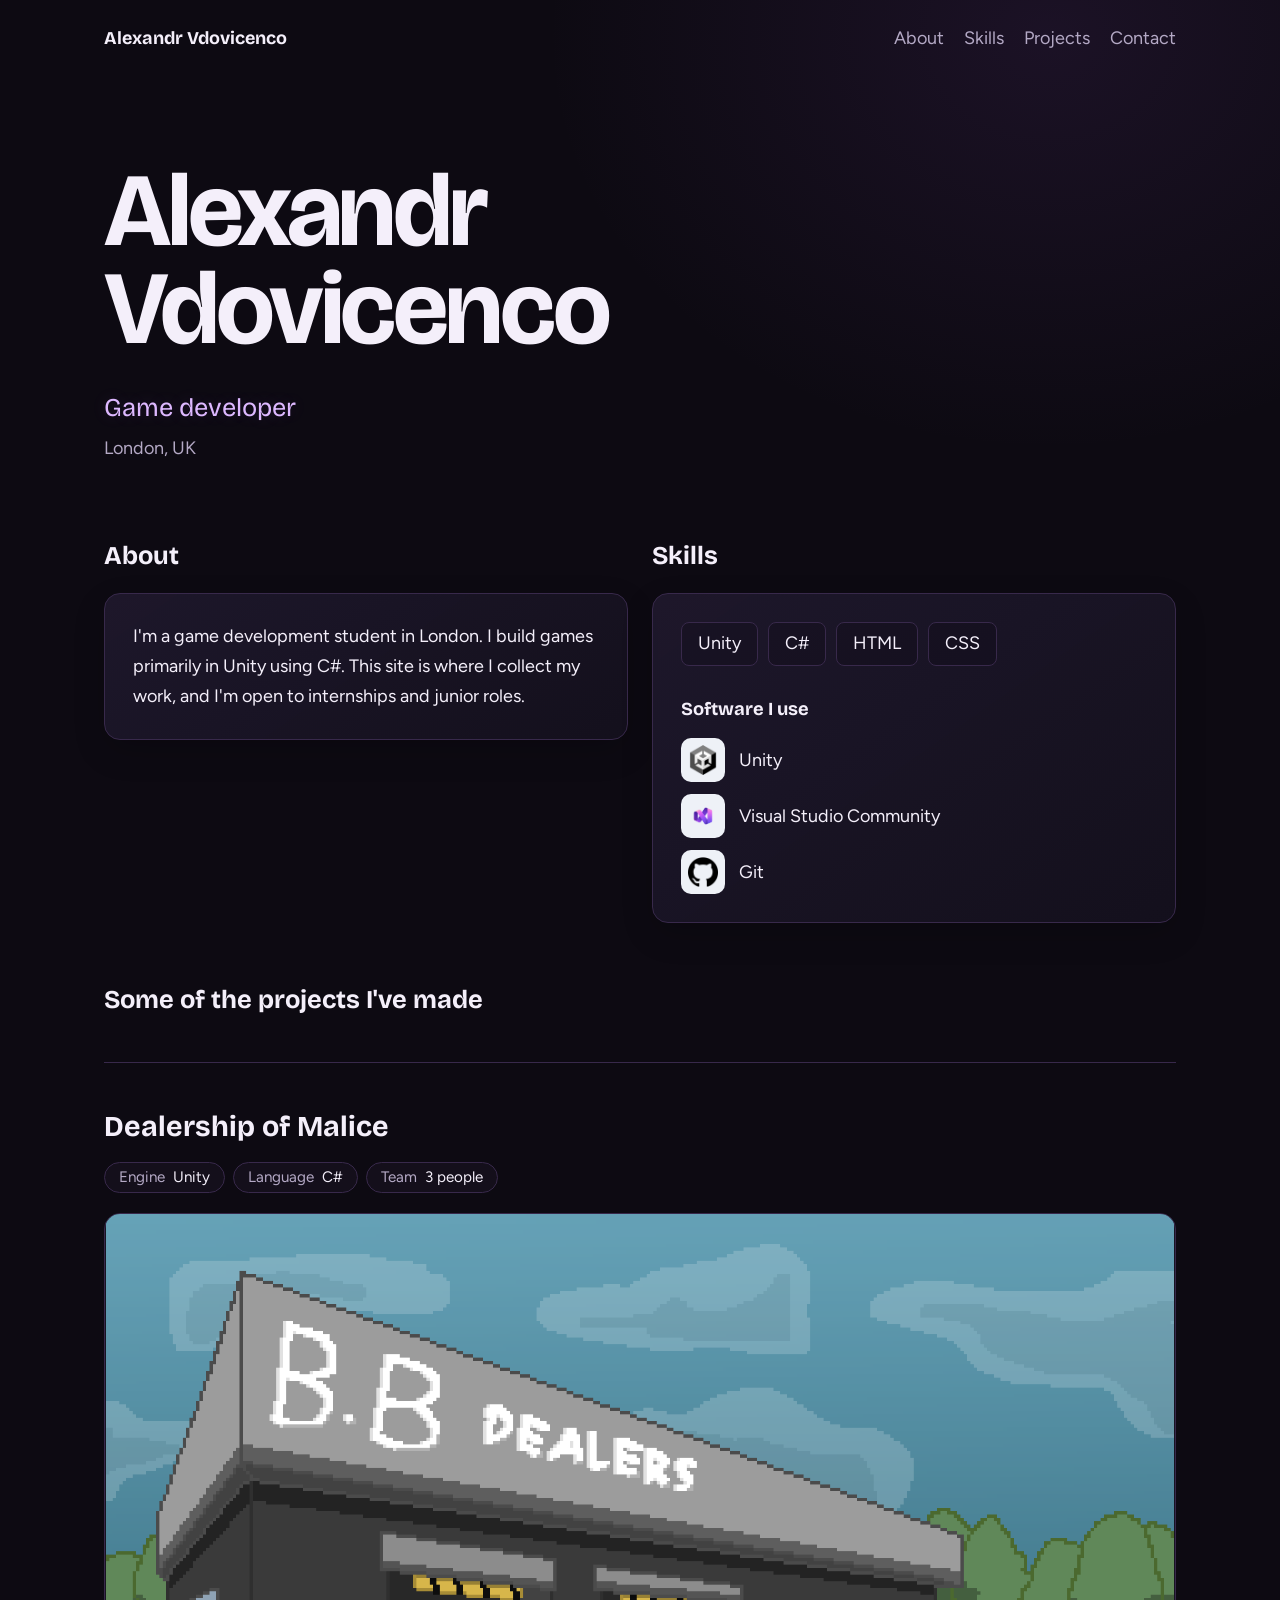
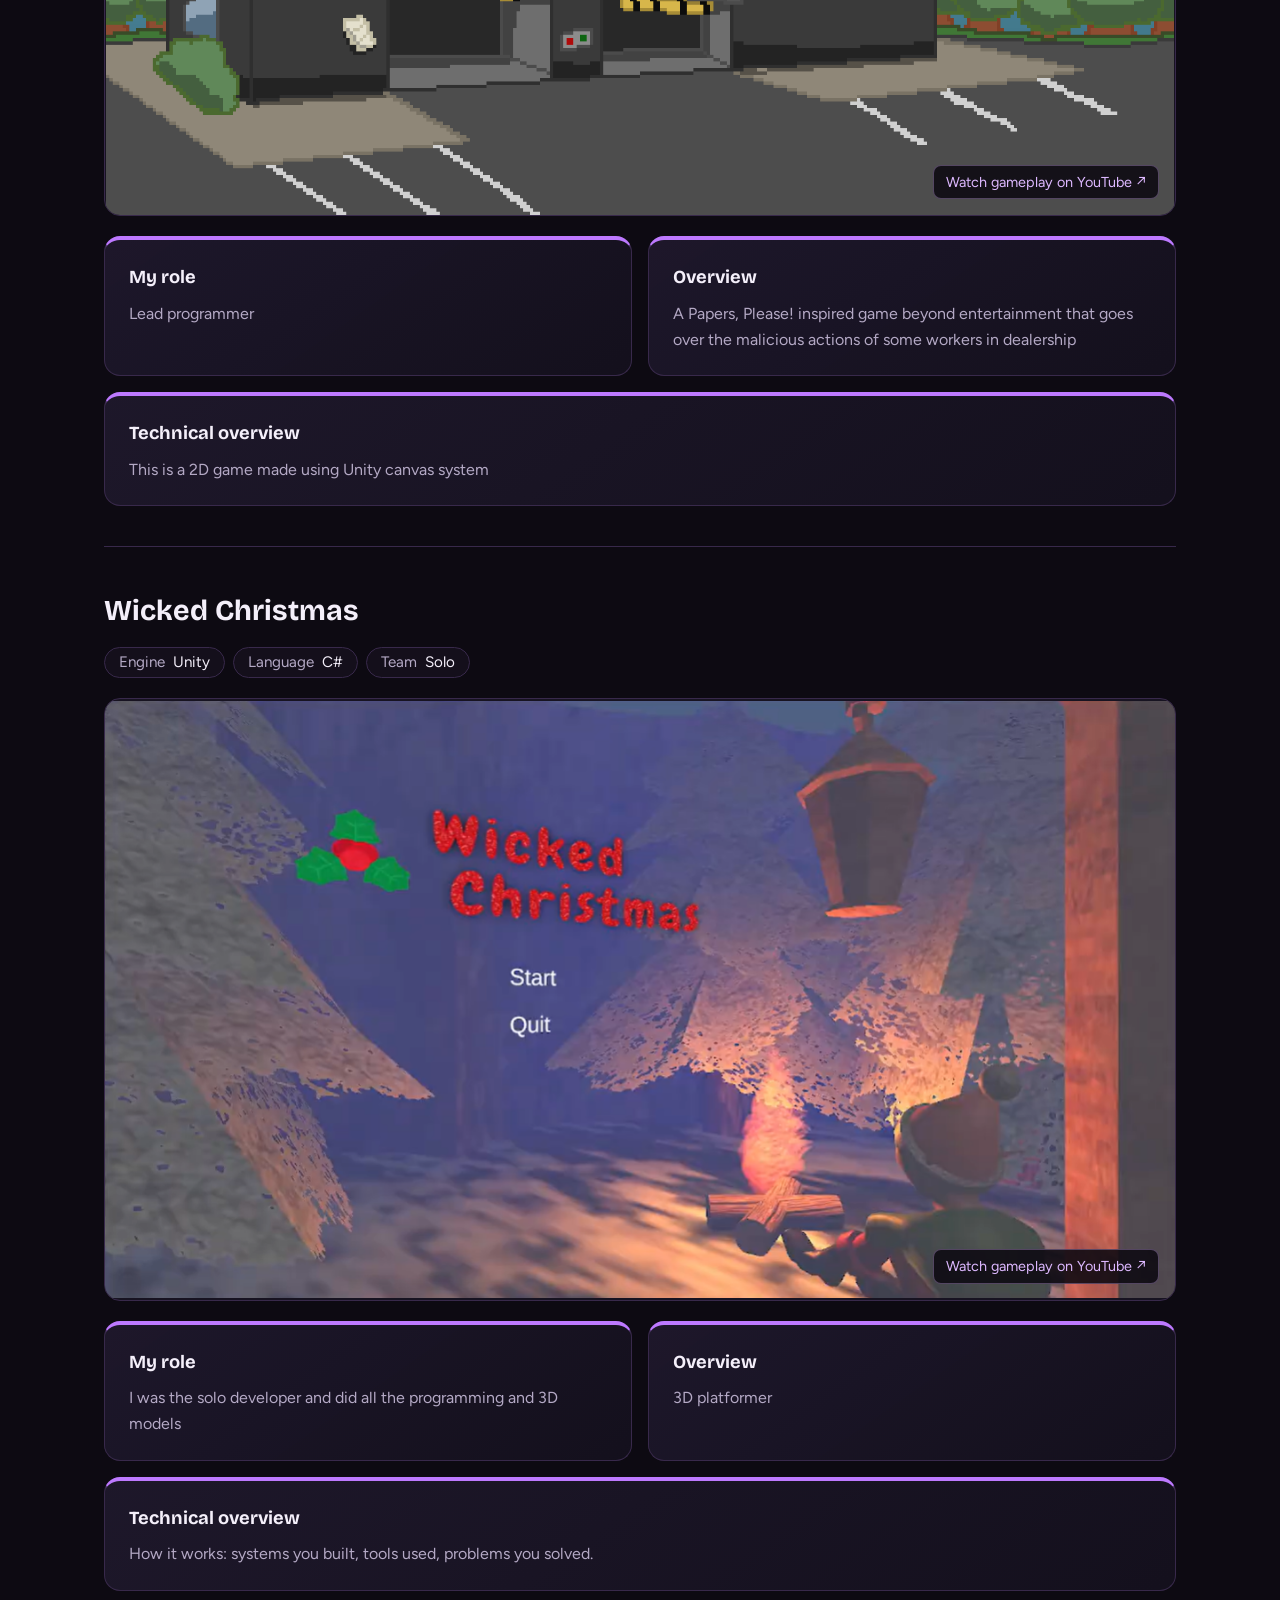
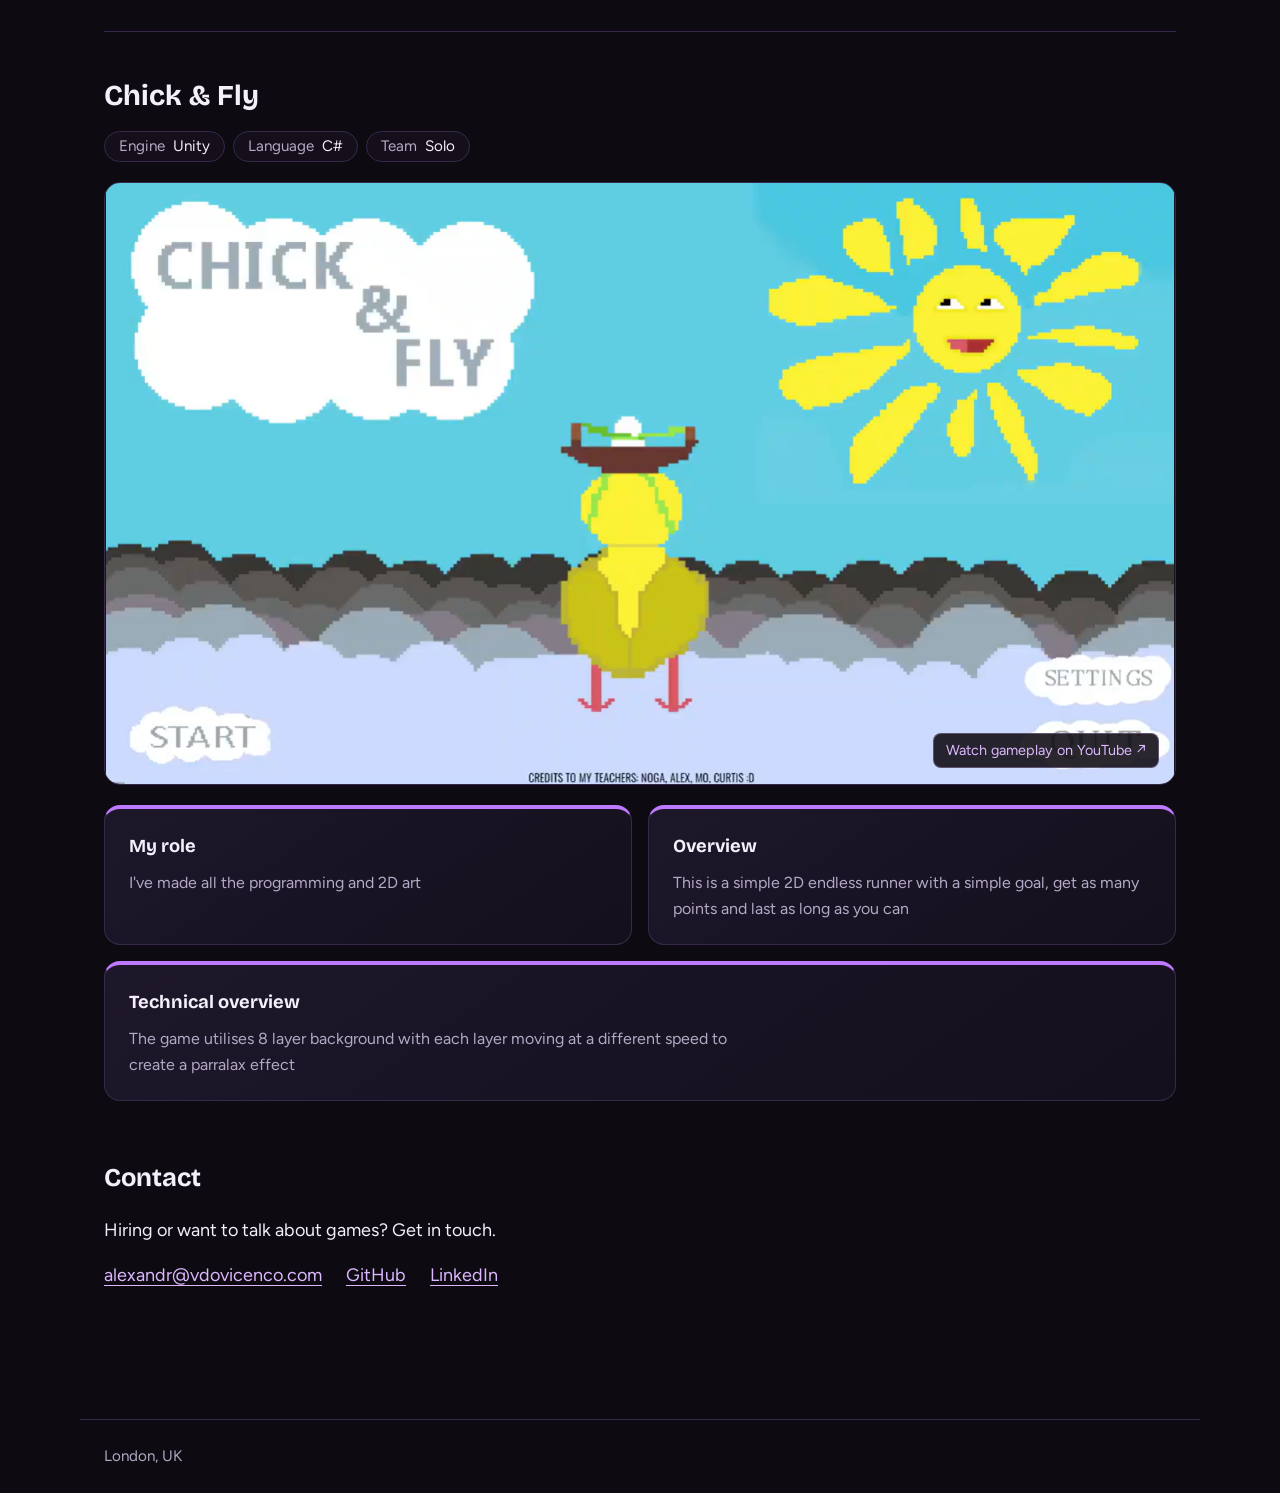
==== index.html @ 70f3c370 "cleanup" ====
<!DOCTYPE html>
<html lang="en">
<head>
  <script type="module"
  src="https://www.ascii-magic.com/ascii/ascii.js"></script>
  <meta charset="utf-8">
  <meta name="viewport" content="width=device-width, initial-scale=1">
  <title>Alexandr Vdovicenco | Game Developer</title>
  <meta name="description" content="Portfolio of Alexandr Vdovicenco, a London-based game developer specialising in Unity and C#. View my latest indie game projects and programming work.">


  <!-- Favicon: favicon.png must sit next to this file -->
  <link rel="icon" href="favicon.png">

  <!-- Fonts -->
  <link rel="preconnect" href="https://fonts.googleapis.com">
  <link rel="preconnect" href="https://fonts.gstatic.com" crossorigin>
  <link href="https://fonts.googleapis.com/css2?family=Bricolage+Grotesque:wght@500;700&family=Figtree:wght@400;600&display=swap" rel="stylesheet">

  <!-- Styling -->
  <link rel="stylesheet" href="style.css">
</head>
<body>

  <header class="top">
    <a class="logo" href="#top">Alexandr Vdovicenco</a>
    <nav>
      <a href="#about">About</a>
      <a href="#skills">Skills</a>
      <a href="#projects">Projects</a>
      <a href="#contact">Contact</a>
    </nav>
  </header>

  <main id="top">

    <!-- Hero -->
    <section class="hero">
      <h1>Alexandr<br>Vdovicenco</h1>
      <p class="role">Game developer</p>
      <p class="place">London, UK</p>
    </section>

    <!-- About and Skills sit side by side on wide screens -->
    <div class="duo">

      <!-- About -->
      <section id="about">
        <h2>About</h2>
        <div class="card">
          <p>
            I'm a game development student in London. I build games primarily in Unity
            using C#. This site is where I collect my work,
            and I'm open to internships and junior roles.
          </p>
        </div>
      </section>

      <!-- Skills: to add one, copy a whole <li> line -->
      <section id="skills">
        <h2>Skills</h2>
        <div class="card">
          <ul class="skills">
            <li>Unity</li>
            <li>C#</li>
            <li>HTML</li>
            <li>CSS</li>
          </ul>

          <!-- Software: logo files must sit next to this file. To add one, copy a whole <li> line. -->
          <h3>Software I use</h3>
          <ul class="software">
            <li><span class="logo-tile"><img src="UnityLogo.png" alt=""></span> Unity</li>
            <li><span class="logo-tile"><img src="VisualStudioCommunityLogo.png" alt=""></span> Visual Studio Community</li>
            <li><span class="logo-tile"><img src="GitHubLogo.png" alt=""></span> Git</li>
          </ul>
        </div>
      </section>

    </div>

    <!-- Projects: each <article> is one project. Copy a whole article to add another. -->
    <section id="projects">
      <h2>Some of the projects I've made</h2>

      <!-- Project 1 -->
      <article class="project">
        <h3>Dealership of Malice</h3>

        <!-- Tags: change the words, or copy an <li> line to add more (for example Engine raylib, Language C++) -->
        <ul class="meta">
          <li><span>Engine</span> Unity</li>
          <li><span>Language</span> C#</li>
          <li><span>Team</span> 3 people</li>
        </ul>

        <!-- Thumbnail image: keep the image file next to index.html.
             Replace the YouTube video ID below with the ID from your own video URL. -->
        <div class="video">
          <a class="video-link" href="https://www.youtube.com"
             target="_blank" rel="noopener noreferrer"
             aria-label="Watch Dealership of Malice gameplay on YouTube">
            <img src="DmaliceBG.png" alt="Gameplay screenshot from Dealership of Malice">
            <span class="video-link-label">Watch gameplay on YouTube ↗</span>
          </a>
        </div>

        <div class="info">
          <div class="box">
            <h4>My role</h4>
            <p>Lead programmer</p>
          </div>
          <div class="box">
            <h4>Overview</h4>
            <p>A Papers, Please! inspired game beyond entertainment that goes over the malicious actions of some workers in dealership </p>
          </div>
          <div class="box box--technical"> 
            <h4>Technical overview</h4>
            <p>This is a 2D game made using Unity canvas system</p>
          </div>
        </div>
      </article>

      <!-- Project 2 -->
      <article class="project">
        <h3>Wicked Christmas</h3>
        <ul class="meta">
          <li><span>Engine</span> Unity</li>
          <li><span>Language</span> C#</li>
          <li><span>Team</span> Solo</li>
        </ul>
        <div class="video">
          <a class="video-link" href="https://www.youtube.com"
             target="_blank" rel="noopener noreferrer"
             aria-label="Watch Wicked Christmas gameplay on YouTube">
            <img src="WickedChristmasBG.png" alt="Gameplay screenshot from Wicked Christmas">
            <span class="video-link-label">Watch gameplay on YouTube ↗</span>
          </a>
        </div>
        <div class="info">
          <div class="box">
            <h4>My role</h4>
            <p>I was the solo developer and did all the programming and 3D models</p>
          </div>
          <div class="box">
            <h4>Overview</h4>
            <p>3D platformer </p>
          </div>
          <div class="box box--technical">
            <h4>Technical overview</h4>
            <p>How it works: systems you built, tools used, problems you solved.</p>
          </div>
        </div>
      </article>

      <!-- Project 3 -->
      <article class="project">
        <h3>Chick & Fly</h3>
        <ul class="meta">
          <li><span>Engine</span> Unity</li>
          <li><span>Language</span> C#</li>
          <li><span>Team</span> Solo</li>
        </ul>
        <div class="video">
          <a class="video-link" href="https://www.youtube.com"
             target="_blank" rel="noopener noreferrer"
             aria-label="Watch Chick &amp; Fly gameplay on YouTube">
            <img src="ChickFlyBG.png" alt="Gameplay screenshot from Chick &amp; Fly">
            <span class="video-link-label">Watch gameplay on YouTube ↗</span>
          </a>
        </div>
        <div class="info">
          <div class="box">
            <h4>My role</h4>
            <p>I've made all the programming and 2D art</p>
          </div>
          <div class="box">
            <h4>Overview</h4>
            <p>This is a simple 2D endless runner with a simple goal, get as many points and last as long as you can</p>
          </div>
          <div class="box box--technical">
            <h4>Technical overview</h4>
            <p>The game utilises 8 layer background with each layer moving at a different speed to create a parralax effect</p>
          </div>
        </div>
      </article>

    </section>

    <!-- Contact -->
    <section id="contact">
      <h2>Contact</h2>
      <p>Hiring or want to talk about games? Get in touch.</p>
      <ul class="links">
        <li><a href="mailto:alexandr@vdovicenco.com">alexandr@vdovicenco.com</a></li>
        <li><a href="https://github.com/ArmedAlexandr">GitHub</a></li>
        <li><a href="https://www.linkedin.com/in/alexandr-vdovicenco-900b4638b/">LinkedIn</a></li>
      </ul>
    </section>
      <section class="ascii-footer-art">
      <ascii-art
          piece="lunar-base"
          look="ascii"
          aria-label="Animated ASCII lunar base">
      </ascii-art>
    </section>
  </main>

  <footer>
    <p>London, UK</p>
  </footer>

</body>
</html>
---- style.css ----
:root {
  --bg: #0d0a12;
  --surface: #171321;
  --line: #38294b;
  --text: #f4effa;
  --muted: #b4a9c5;
  --accent: #bd79ff;
  --accent-bright: #ddb8ff;
  --accent-glow: rgba(189, 121, 255, 0.32);

  --logo-bg: #eef1f7;

  --page: 1120px;

  --font-heading: "Bricolage Grotesque", system-ui, sans-serif;
  --font-body: "Figtree", system-ui, sans-serif;
}

/* Basics */
* { box-sizing: border-box; }

html { scroll-behavior: smooth; }

body {
  margin: 0;
  background:
    radial-gradient(ellipse at 82% 4%, rgba(132, 73, 180, 0.12), transparent 34%),
    var(--bg);
  background-attachment: fixed;
  color: var(--text);
  font-family: var(--font-body);
  font-size: 1.125rem;
  line-height: 1.65;
}

a {
  color: var(--accent-bright);
  text-decoration-thickness: 1px;
  text-underline-offset: 4px;
  transition: color 180ms ease, text-shadow 180ms ease, background-color 180ms ease;
}

a:hover {
  color: var(--accent-bright);
  text-shadow: 0 0 9px var(--accent-glow), 0 0 18px rgba(189, 121, 255, 0.18);
}

a:focus-visible {
  outline: 3px solid var(--accent-bright);
  outline-offset: 3px;
  border-radius: 4px;
}

/* Top bar */
.top {
  display: flex;
  flex-wrap: wrap;
  justify-content: space-between;
  align-items: center;
  gap: 12px 24px;
  max-width: var(--page);
  margin: 0 auto;
  padding: 24px 24px 0;
}

.logo {
  font-family: var(--font-heading);
  font-weight: 700;
  color: var(--text);
  text-decoration: none;
}

.top nav { display: flex; flex-wrap: wrap; gap: 12px 20px; }

.top nav a {
  position: relative;
  color: var(--muted);
  text-decoration: none;
  transition: color 180ms ease, text-shadow 180ms ease;
}

.top nav a::after {
  content: "";
  position: absolute;
  left: 0;
  right: 0;
  bottom: -5px;
  height: 2px;
  background: var(--accent);
  box-shadow: 0 0 8px var(--accent-glow);
  transform: scaleX(0);
  transform-origin: left;
  transition: transform 180ms ease;
}

.top nav a:hover { color: var(--accent-bright); }
.top nav a:hover::after { transform: scaleX(1); }

/* Page layout */
main {
  max-width: var(--page);
  margin: 0 auto;
  padding: 0 24px;
}

section { padding: 56px 0 0; }

p { max-width: 60ch; margin: 0 0 1rem; }

h2 {
  font-family: var(--font-heading);
  font-size: 1.6rem;
  margin: 0 0 16px;
}

/* Boxes with rounded corners */
.card {
  background: linear-gradient(145deg, rgba(30, 24, 43, 0.96), rgba(20, 16, 29, 0.98));
  border: 1px solid var(--line);
  border-radius: 16px;
  padding: 28px;
  box-shadow: 0 12px 32px rgba(0, 0, 0, 0.16);
  transition: border-color 180ms ease, box-shadow 180ms ease, transform 180ms ease;
}

.card:hover {
  border-color: rgba(189, 121, 255, 0.58);
  box-shadow: 0 14px 36px rgba(0, 0, 0, 0.22), 0 0 20px rgba(139, 76, 190, 0.09);
  transform: translateY(-2px);
}

.card p:last-child { margin-bottom: 0; }

.card h3 {
  font-family: var(--font-heading);
  font-size: 1.15rem;
  margin: 28px 0 14px;
}

/* About and Skills: two columns on wide screens, stacked on phones */
.duo {
  display: grid;
  grid-template-columns: 1fr;
  column-gap: 24px;
}

@media (min-width: 860px) {
  .duo { grid-template-columns: 1fr 1fr; }
}

/* Hero */
.hero { padding-top: 12vh; }

.hero h1 {
  font-family: var(--font-heading);
  font-weight: 700;
  font-size: clamp(3rem, 11vw, 6.5rem);
  line-height: 0.95;
  letter-spacing: -0.03em;
  margin: 0 0 28px;
}

.role {
  font-family: var(--font-heading);
  font-size: 1.6rem;
  color: var(--accent-bright);
  margin-bottom: 4px;
  text-shadow: 0 0 16px rgba(189, 121, 255, 0.16);
}

.place { color: var(--muted); }

/* Skills */
.skills {
  list-style: none;
  padding: 0;
  margin: 0;
  display: flex;
  flex-wrap: wrap;
  gap: 10px;
}

.skills li {
  border: 1px solid var(--line);
  border-radius: 8px;
  padding: 6px 16px;
  background: rgba(13, 10, 18, 0.28);
  transition: color 180ms ease, border-color 180ms ease, background-color 180ms ease, box-shadow 180ms ease;
}

.skills li:hover {
  color: var(--accent-bright);
  border-color: var(--accent);
  background: rgba(189, 121, 255, 0.09);
  box-shadow: 0 0 13px rgba(189, 121, 255, 0.12);
}

/* Software with logos */
.software {
  list-style: none;
  padding: 0;
  margin: 0;
  display: flex;
  flex-direction: column;
  gap: 12px;
}

.software li {
  display: flex;
  align-items: center;
  gap: 14px;
}

.logo-tile {
  display: flex;
  align-items: center;
  justify-content: center;
  width: 44px;
  height: 44px;
  padding: 7px;
  background: var(--logo-bg);
  border-radius: 10px;
  flex-shrink: 0;
}

.logo-tile img {
  max-width: 100%;
  max-height: 100%;
  object-fit: contain;
}

/* Projects */
.project {
  margin-top: 40px;
  padding-top: 40px;
  border-top: 1px solid var(--line);
}

.project h3 {
  font-family: var(--font-heading);
  font-size: 1.8rem;
  margin: 0 0 12px;
}

/* Tags such as Engine: Unity */
.meta {
  list-style: none;
  padding: 0;
  margin: 0 0 20px;
  display: flex;
  flex-wrap: wrap;
  gap: 8px;
}

.meta li {
  border: 1px solid var(--line);
  border-radius: 999px;
  padding: 2px 14px;
  font-size: 0.95rem;
  background: rgba(23, 19, 33, 0.65);
  transition: color 180ms ease, border-color 180ms ease, box-shadow 180ms ease;
}

.meta li:hover {
  color: var(--accent-bright);
  border-color: var(--accent);
  box-shadow: 0 0 12px rgba(189, 121, 255, 0.10);
}

.meta span { color: var(--muted); margin-right: 4px; }

/* Video: keeps a 16:9 shape on every screen size */
.video {
  aspect-ratio: 16 / 9;
  background: var(--surface);
  border: 1px solid var(--line);
  border-radius: 16px;
  overflow: hidden;
  margin-bottom: 20px;
  transition: border-color 180ms ease, box-shadow 180ms ease;
}

/* The link and image fill the 16:9 video area. "contain" shows the whole image. */
.video-link {
  position: relative;
  display: block;
  width: 100%;
  height: 100%;
}

.video-link img {
  display: block;
  width: 100%;
  height: 100%;
  object-fit: contain;
  transition: transform 280ms ease, filter 280ms ease;
}

.video-link:hover img {
  transform: scale(1.015);
  filter: brightness(0.84);
}

.video:focus-within {
  border-color: rgba(189, 121, 255, 0.65);
  box-shadow: 0 0 22px rgba(189, 121, 255, 0.12);
}

.video-link-label {
  position: absolute;
  right: 16px;
  bottom: 16px;
  padding: 7px 12px;
  border-radius: 8px;
  background: rgba(13, 10, 18, 0.88);
  border: 1px solid rgba(221, 184, 255, 0.32);
  color: var(--accent-bright);
  font-size: 0.9rem;
  line-height: 1.3;
  transition: color 180ms ease, background-color 180ms ease, border-color 180ms ease, box-shadow 180ms ease;
}

.video-link:hover .video-link-label {
  background: var(--accent);
  border-color: var(--accent-bright);
  color: #160d20;
  box-shadow: 0 0 16px var(--accent-glow);
}

.video-empty {
  height: 100%;
  display: flex;
  align-items: center;
  justify-content: center;
  color: var(--muted);
}

/* Project info: role and overview sit side by side; technical overview spans below */
.info {
  display: grid;
  grid-template-columns: 1fr;
  gap: 16px;
}

@media (min-width: 860px) {
  .info { grid-template-columns: 1fr 1fr; }
}

.box--technical {
  grid-column: 1 / -1;
}

.box {
  background: linear-gradient(145deg, rgba(30, 24, 43, 0.96), rgba(20, 16, 29, 0.98));
  border: 1px solid var(--line);
  border-top: 4px solid var(--accent);
  border-radius: 16px;
  padding: 22px 24px;
  transition: border-color 180ms ease, box-shadow 180ms ease, transform 180ms ease;
}

.box:hover {
  border-color: rgba(189, 121, 255, 0.58);
  border-top-color: var(--accent-bright);
  box-shadow: 0 10px 26px rgba(0, 0, 0, 0.18), 0 0 18px rgba(139, 76, 190, 0.08);
  transform: translateY(-2px);
}

.box h4 {
  font-family: var(--font-heading);
  font-size: 1.15rem;
  margin: 0 0 8px;
}

.box p {
  color: var(--muted);
  font-size: 1rem;
  margin: 0;
}

/* Contact */
.links {
  list-style: none;
  padding: 0;
  margin: 0;
  display: flex;
  flex-wrap: wrap;
  gap: 8px 24px;
}

/* Footer */
footer {
  max-width: var(--page);
  margin: 72px auto 0;
  padding: 24px;
  border-top: 1px solid var(--line);
  color: var(--muted);
  font-size: 0.95rem;
}

footer p { margin: 0; }

/* Less motion for people who prefer it */
@media (prefers-reduced-motion: reduce) {
  html { scroll-behavior: auto; }

  *, *::before, *::after {
    transition-duration: 0.01ms !important;
    animation-duration: 0.01ms !important;
    animation-iteration-count: 1 !important;
  }
    /* Animated ASCII footer */
  .ascii-footer-art {
      display: flex;
      justify-content: center;
      width: 100%;
      padding: 40px 0 20px;
      overflow: hidden;
  }
  
  .ascii-footer-art ascii-art {
      display: block;
      width: 100%;
      max-width: 100%;
  
      /* Automatically scale to available screen width */
      --ascii-size: clamp(1px, calc(1.6611vw - 0.8px), 17.8px) !important;
  }
}
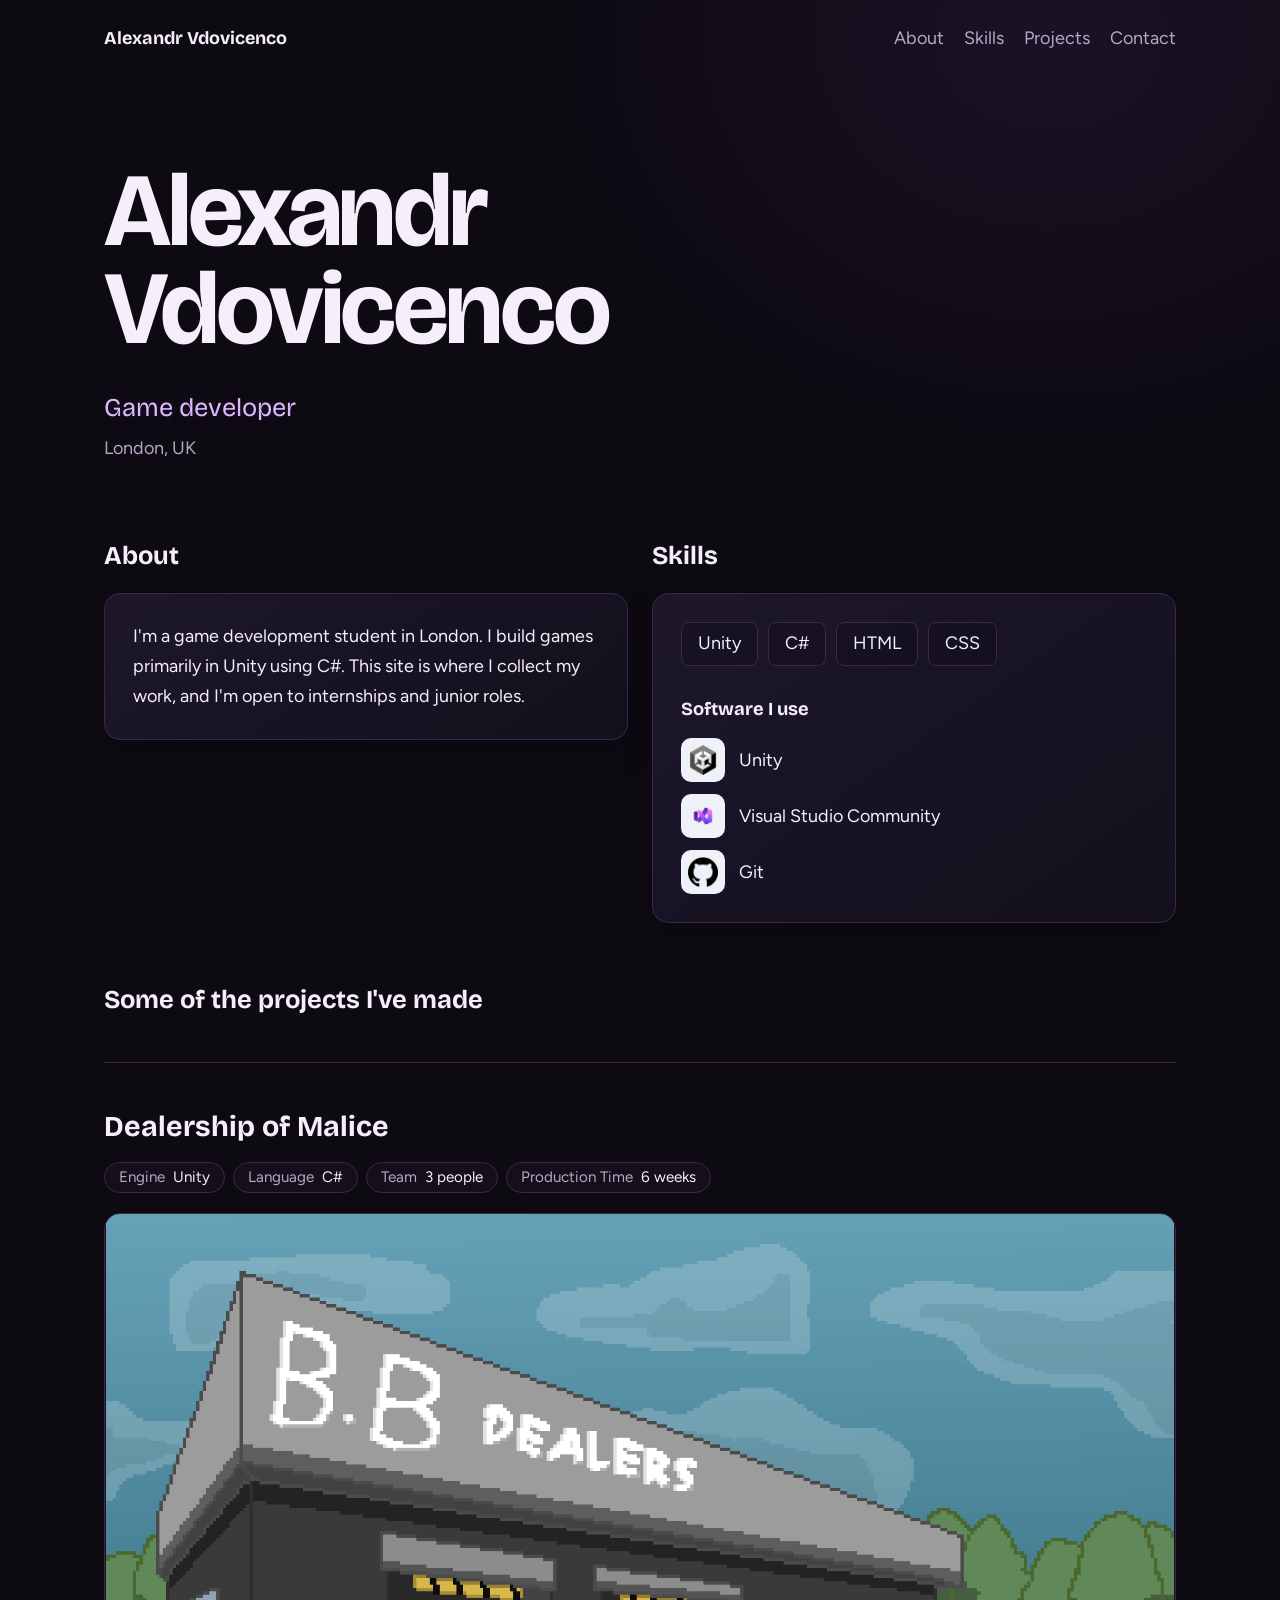
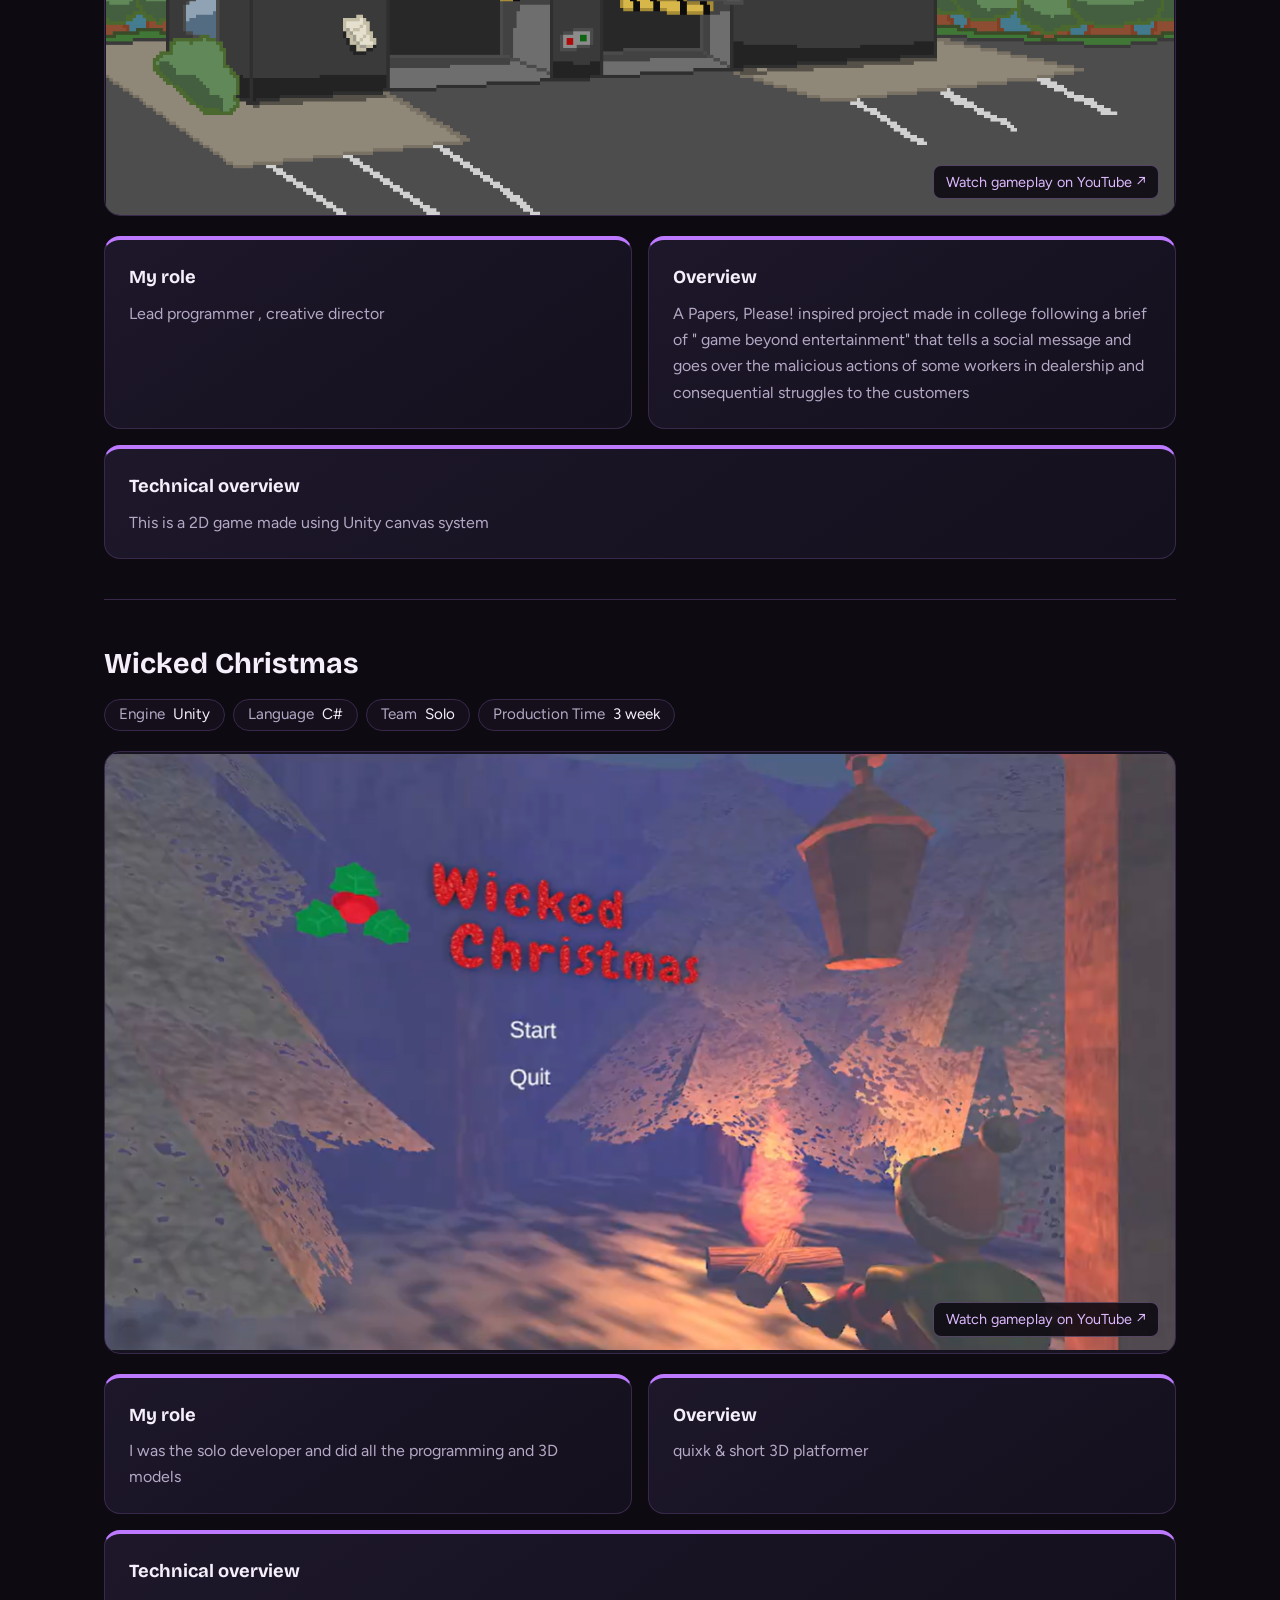
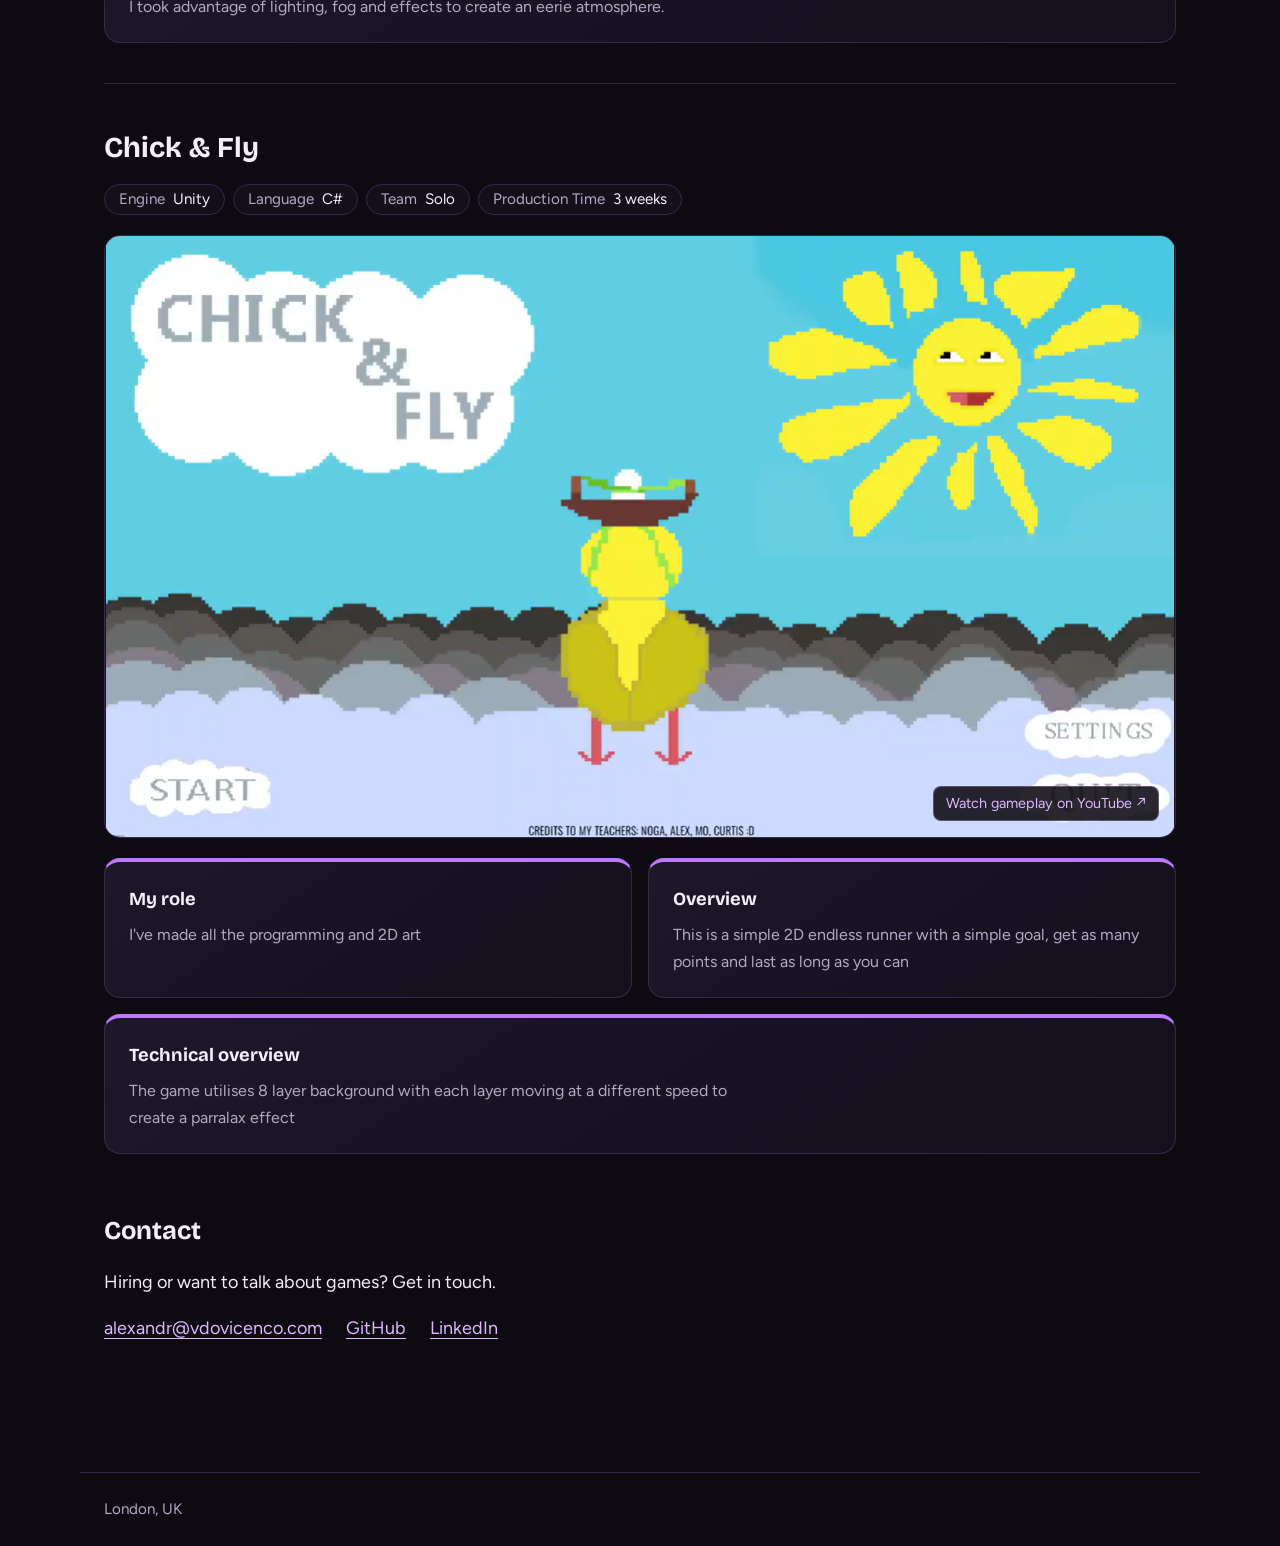
==== commit f195a462: "Added more info on the projects" ====
--- a/index.html
+++ b/index.html
@@ -92,6 +92,7 @@
           <li><span>Engine</span> Unity</li>
           <li><span>Language</span> C#</li>
           <li><span>Team</span> 3 people</li>
+          <li><span>Production Time</span> 6 weeks</li>
         </ul>
 
         <!-- Thumbnail image: keep the image file next to index.html.
@@ -108,11 +109,11 @@
         <div class="info">
           <div class="box">
             <h4>My role</h4>
-            <p>Lead programmer</p>
+            <p>Lead programmer , creative director</p>
           </div>
           <div class="box">
             <h4>Overview</h4>
-            <p>A Papers, Please! inspired game beyond entertainment that goes over the malicious actions of some workers in dealership </p>
+            <p>A Papers, Please! inspired project made in college following a brief of " game beyond entertainment" that tells a social message and goes over the malicious actions of some workers in dealership and consequential struggles to the customers  </p>
           </div>
           <div class="box box--technical"> 
             <h4>Technical overview</h4>
@@ -125,9 +126,10 @@
       <article class="project">
         <h3>Wicked Christmas</h3>
         <ul class="meta">
-          <li><span>Engine</span> Unity</li>
-          <li><span>Language</span> C#</li>
-          <li><span>Team</span> Solo</li>
+            <li><span>Engine</span> Unity</li>
+            <li><span>Language</span> C#</li>
+            <li><span>Team</span> Solo</li>
+            <li><span>Production Time</span> 3 week</li>
         </ul>
         <div class="video">
           <a class="video-link" href="https://www.youtube.com"
@@ -144,11 +146,11 @@
           </div>
           <div class="box">
             <h4>Overview</h4>
-            <p>3D platformer </p>
+            <p> quixk & short 3D platformer </p>
           </div>
           <div class="box box--technical">
             <h4>Technical overview</h4>
-            <p>How it works: systems you built, tools used, problems you solved.</p>
+            <p>I took advantage of lighting, fog and effects to create an eerie atmosphere.</p>
           </div>
         </div>
       </article>
@@ -157,9 +159,10 @@
       <article class="project">
         <h3>Chick & Fly</h3>
         <ul class="meta">
-          <li><span>Engine</span> Unity</li>
-          <li><span>Language</span> C#</li>
-          <li><span>Team</span> Solo</li>
+            <li><span>Engine</span> Unity</li>
+            <li><span>Language</span> C#</li>
+            <li><span>Team</span> Solo</li>
+            <li><span>Production Time</span> 3 weeks</li>
         </ul>
         <div class="video">
           <a class="video-link" href="https://www.youtube.com"
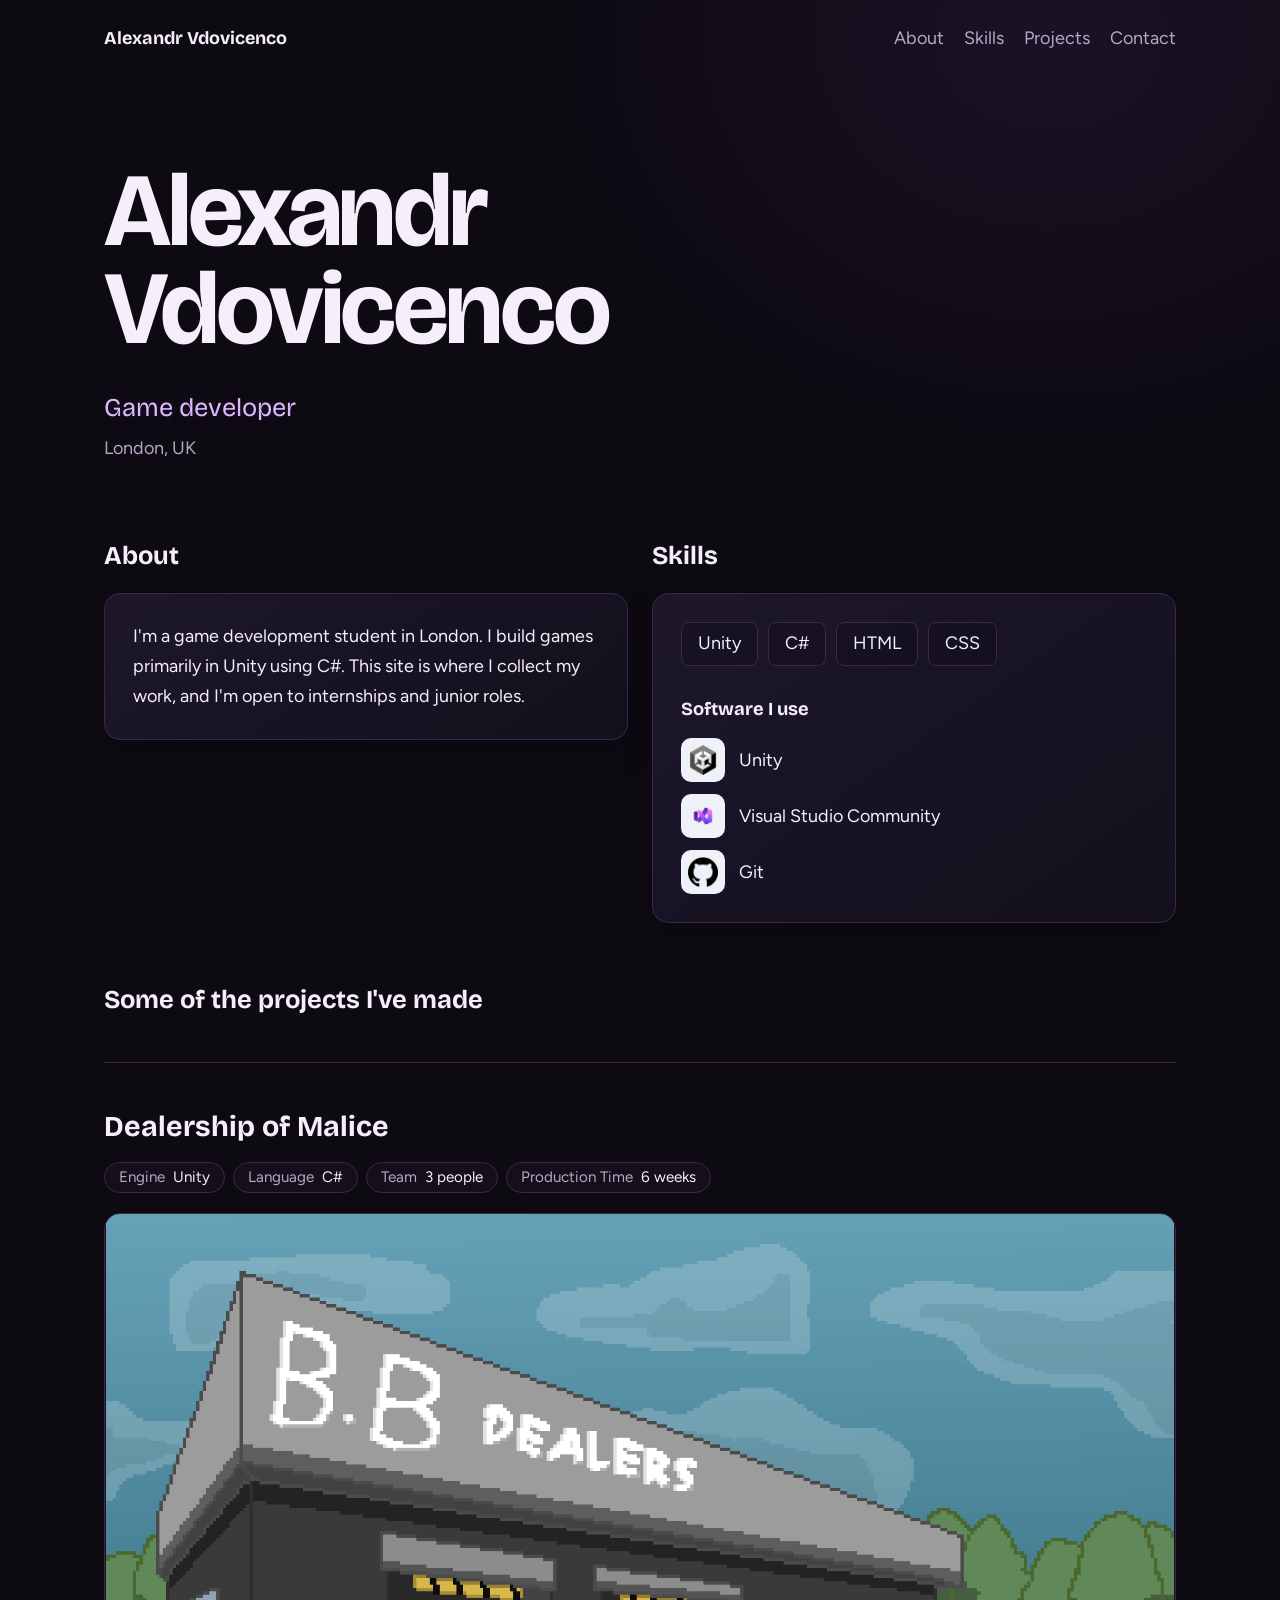
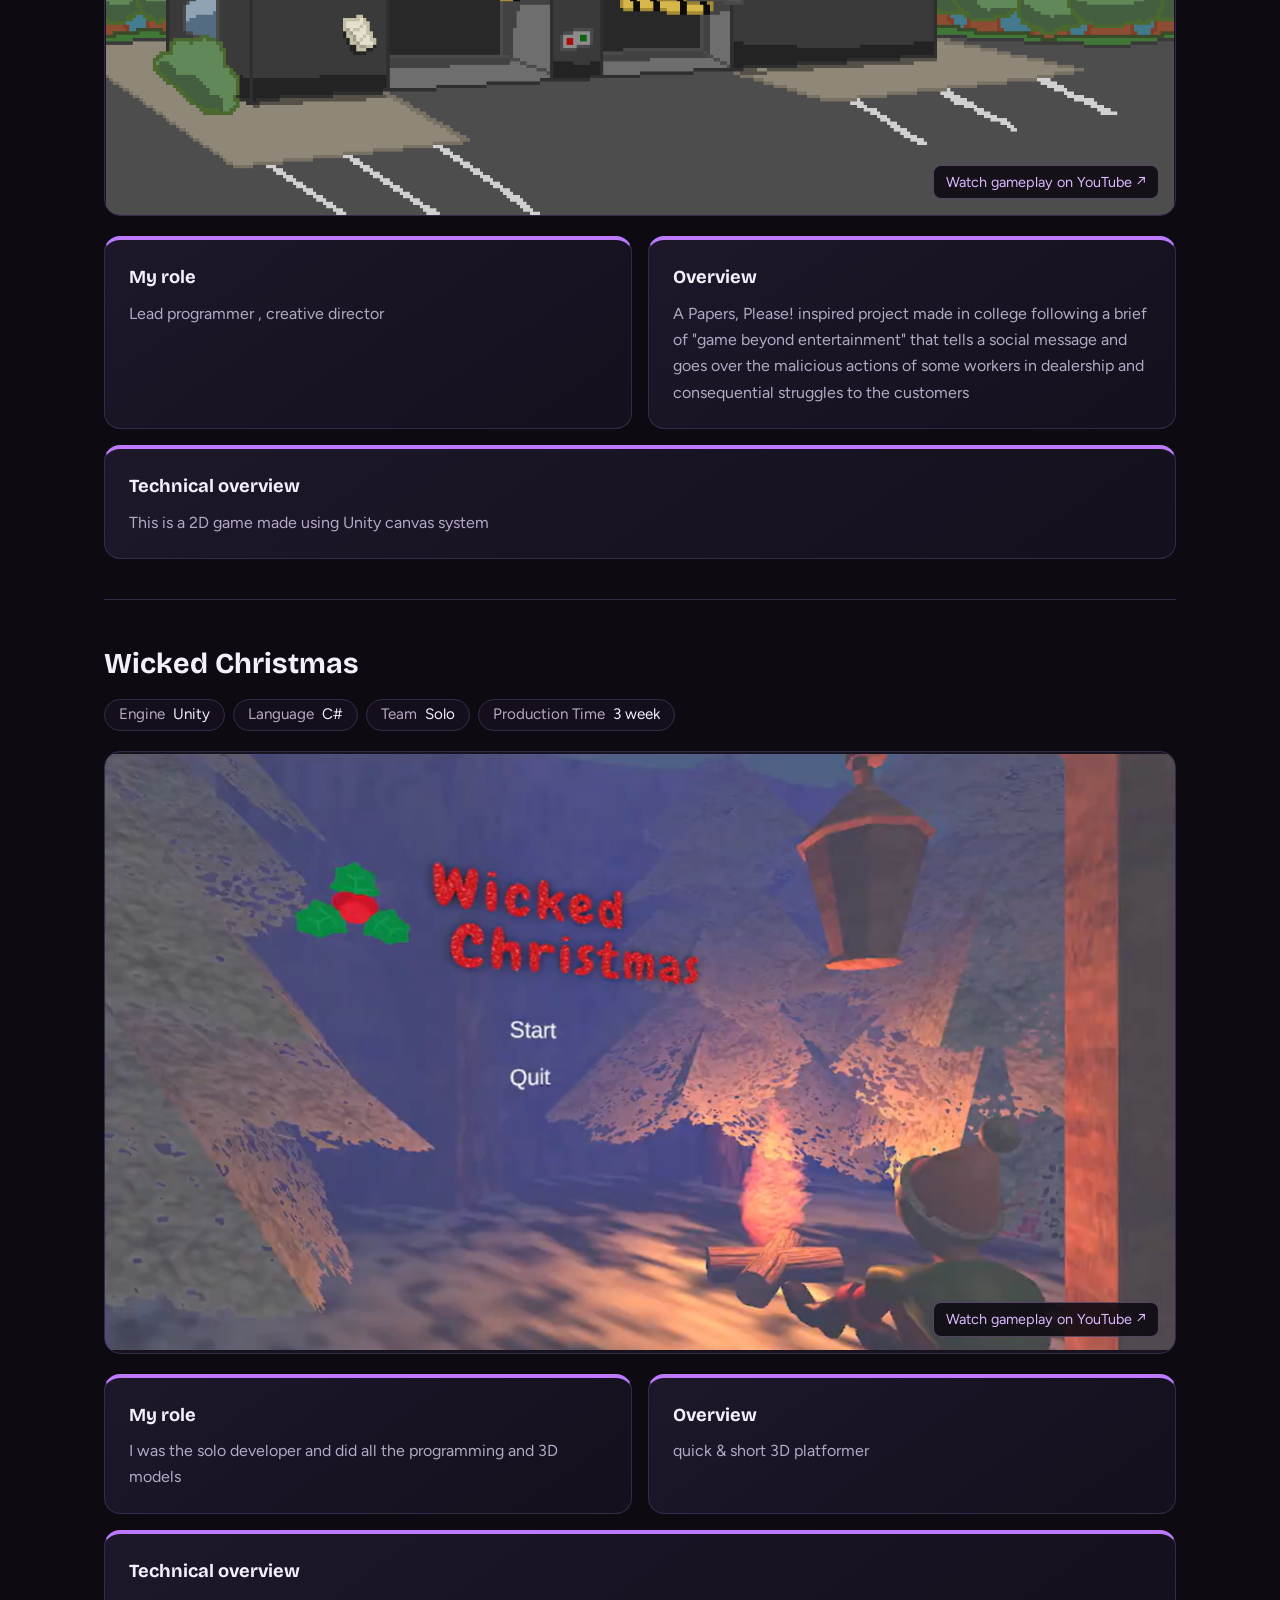
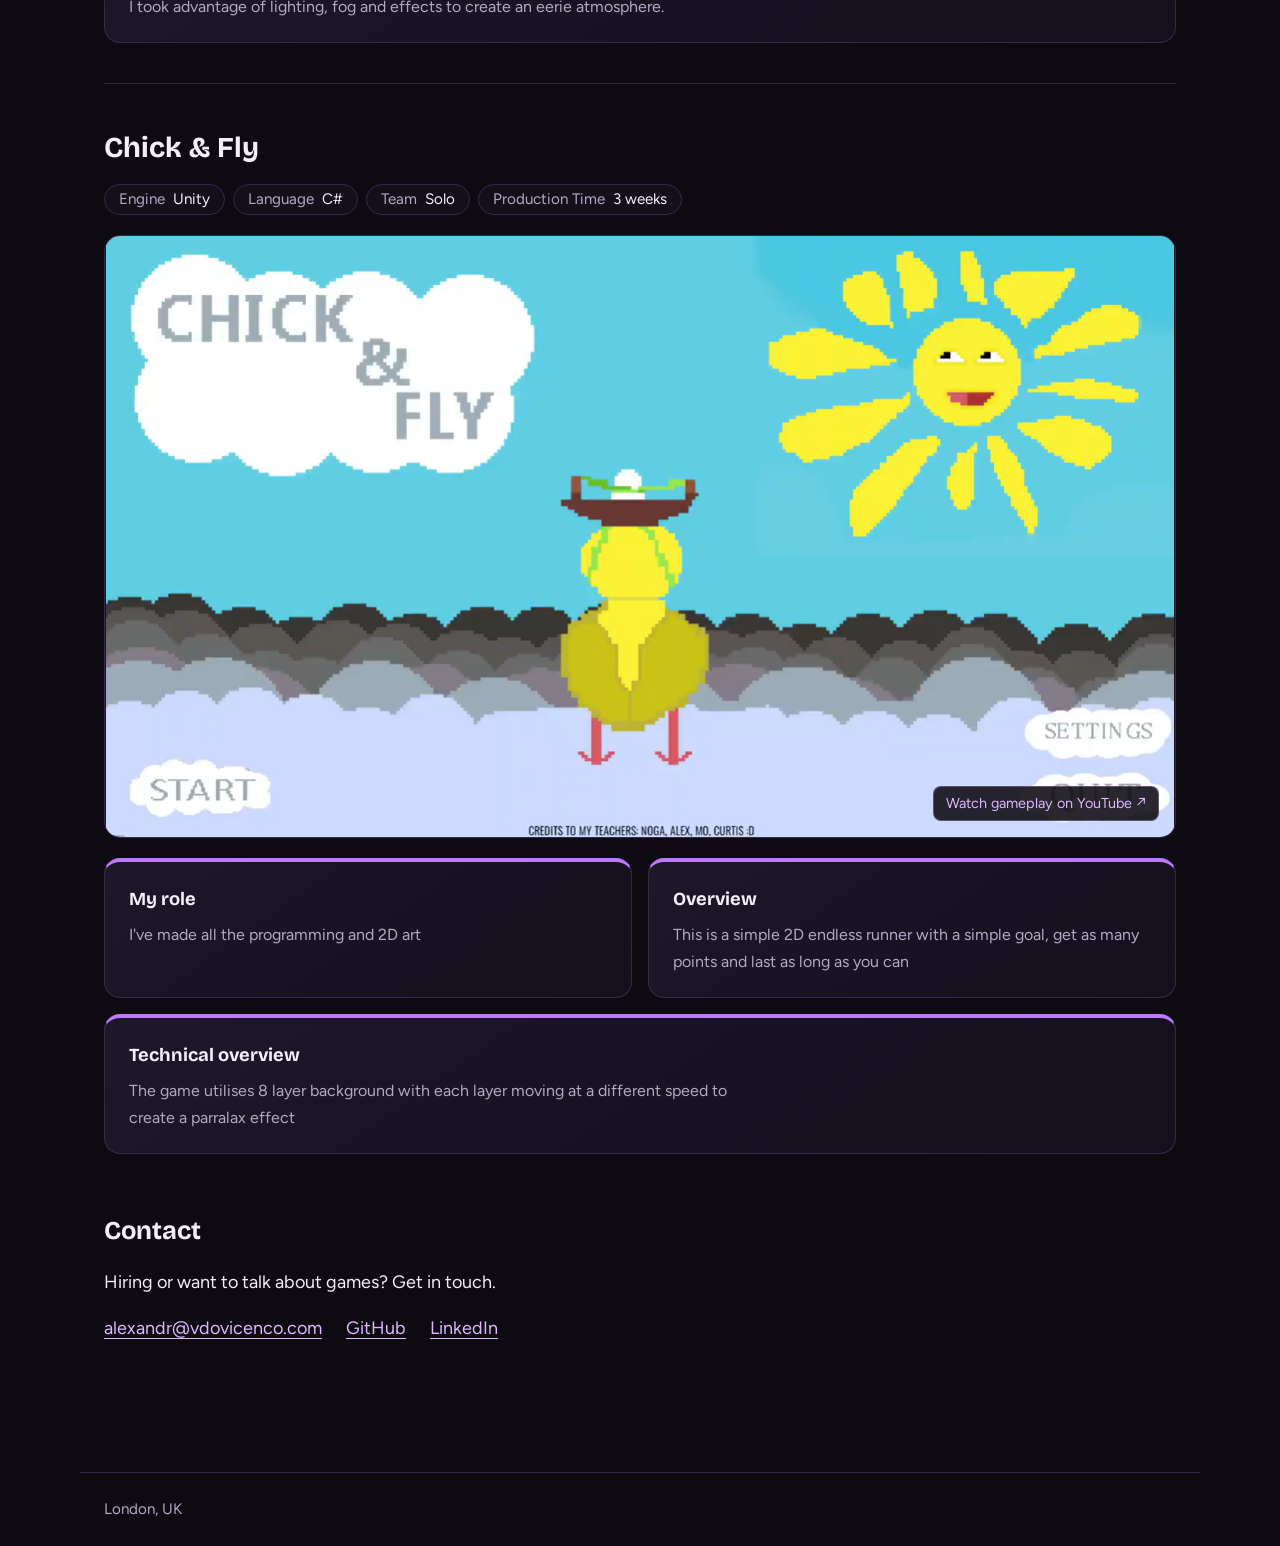
==== commit 6559c644: "minor spelling mistakes" ====
--- a/index.html
+++ b/index.html
@@ -113,7 +113,7 @@
           </div>
           <div class="box">
             <h4>Overview</h4>
-            <p>A Papers, Please! inspired project made in college following a brief of " game beyond entertainment" that tells a social message and goes over the malicious actions of some workers in dealership and consequential struggles to the customers  </p>
+            <p>A Papers, Please! inspired project made in college following a brief of "game beyond entertainment" that tells a social message and goes over the malicious actions of some workers in dealership and consequential struggles to the customers  </p>
           </div>
           <div class="box box--technical"> 
             <h4>Technical overview</h4>
@@ -146,7 +146,7 @@
           </div>
           <div class="box">
             <h4>Overview</h4>
-            <p> quixk & short 3D platformer </p>
+            <p> quick & short 3D platformer </p>
           </div>
           <div class="box box--technical">
             <h4>Technical overview</h4>
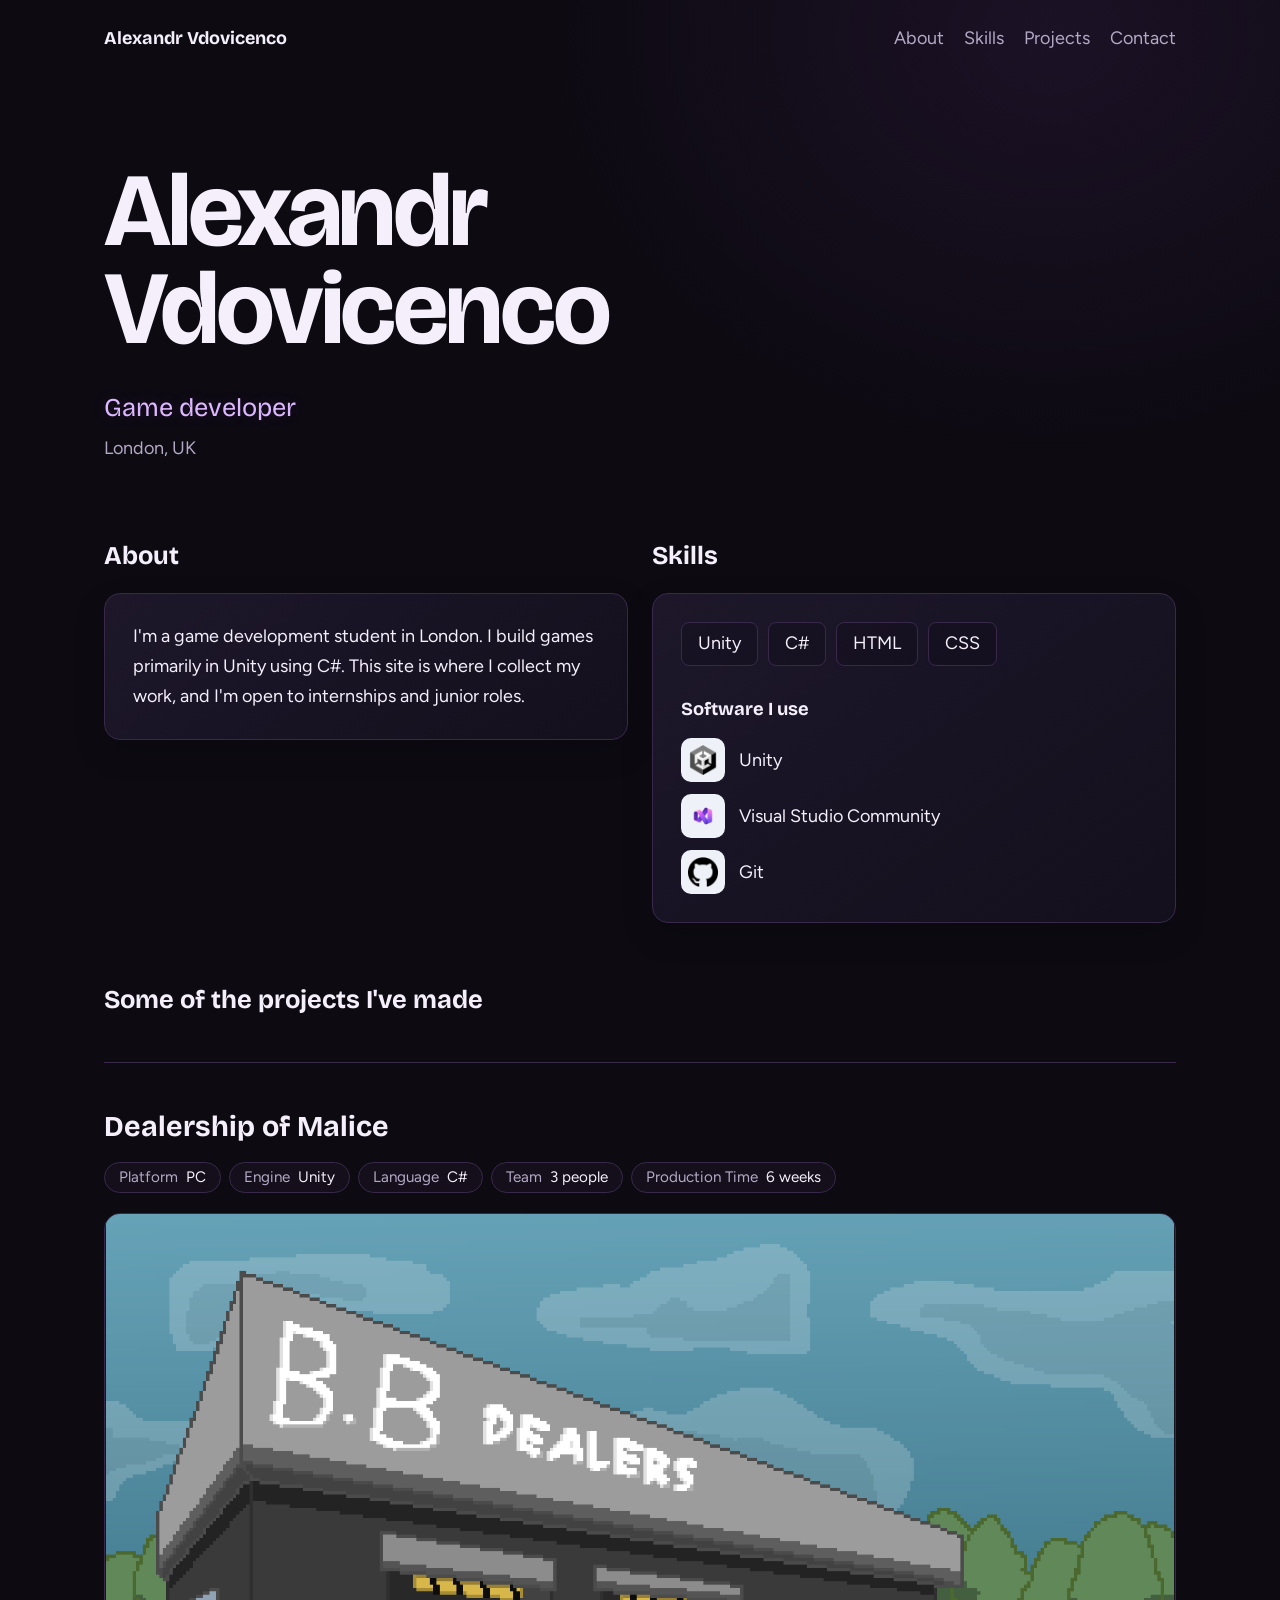
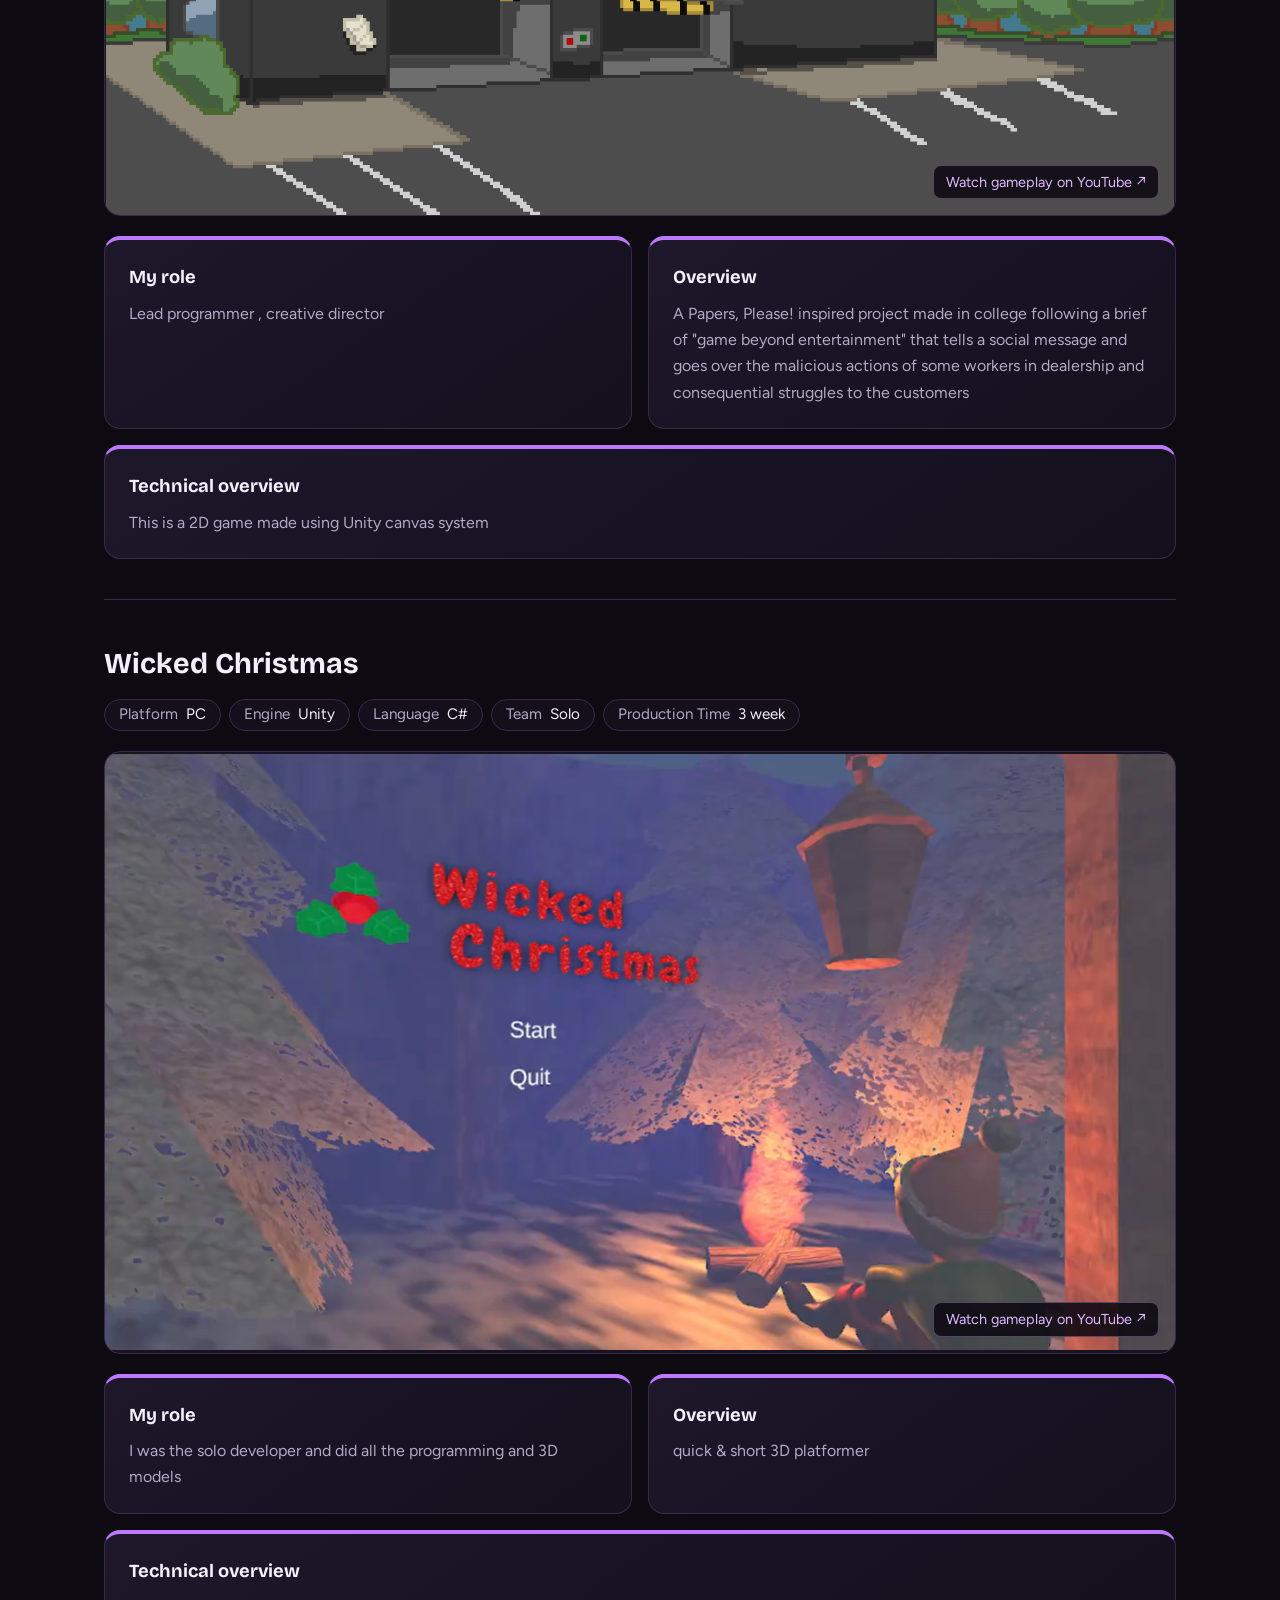
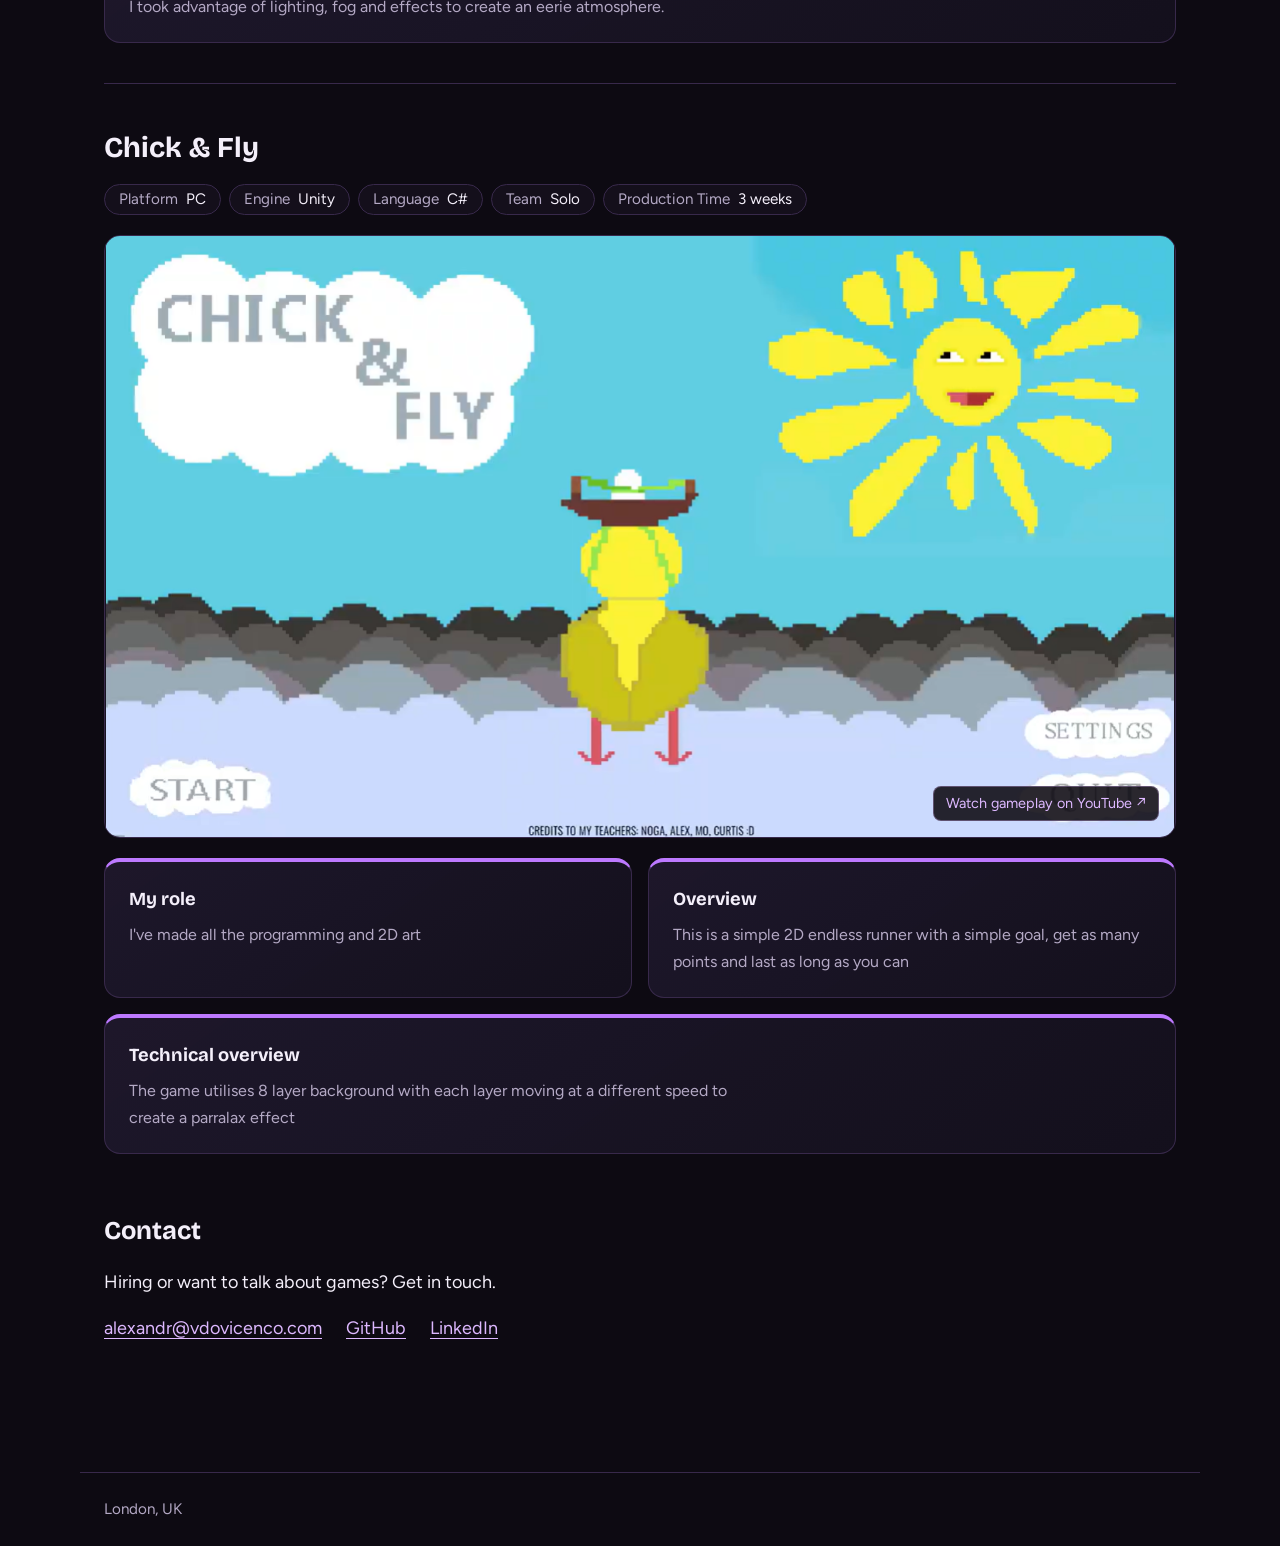
==== commit 449846ea: "added platform info" ====
--- a/index.html
+++ b/index.html
@@ -89,10 +89,11 @@
 
         <!-- Tags: change the words, or copy an <li> line to add more (for example Engine raylib, Language C++) -->
         <ul class="meta">
-          <li><span>Engine</span> Unity</li>
-          <li><span>Language</span> C#</li>
-          <li><span>Team</span> 3 people</li>
-          <li><span>Production Time</span> 6 weeks</li>
+            <li><span>Platform</span> PC</li>
+            <li><span>Engine</span> Unity</li>
+            <li><span>Language</span> C#</li>
+            <li><span>Team</span> 3 people</li>
+            <li><span>Production Time</span> 6 weeks</li>
         </ul>
 
         <!-- Thumbnail image: keep the image file next to index.html.
@@ -126,6 +127,7 @@
       <article class="project">
         <h3>Wicked Christmas</h3>
         <ul class="meta">
+            <li><span>Platform</span> PC</li>
             <li><span>Engine</span> Unity</li>
             <li><span>Language</span> C#</li>
             <li><span>Team</span> Solo</li>
@@ -159,6 +161,7 @@
       <article class="project">
         <h3>Chick & Fly</h3>
         <ul class="meta">
+            <li><span>Platform</span> PC</li>
             <li><span>Engine</span> Unity</li>
             <li><span>Language</span> C#</li>
             <li><span>Team</span> Solo</li>
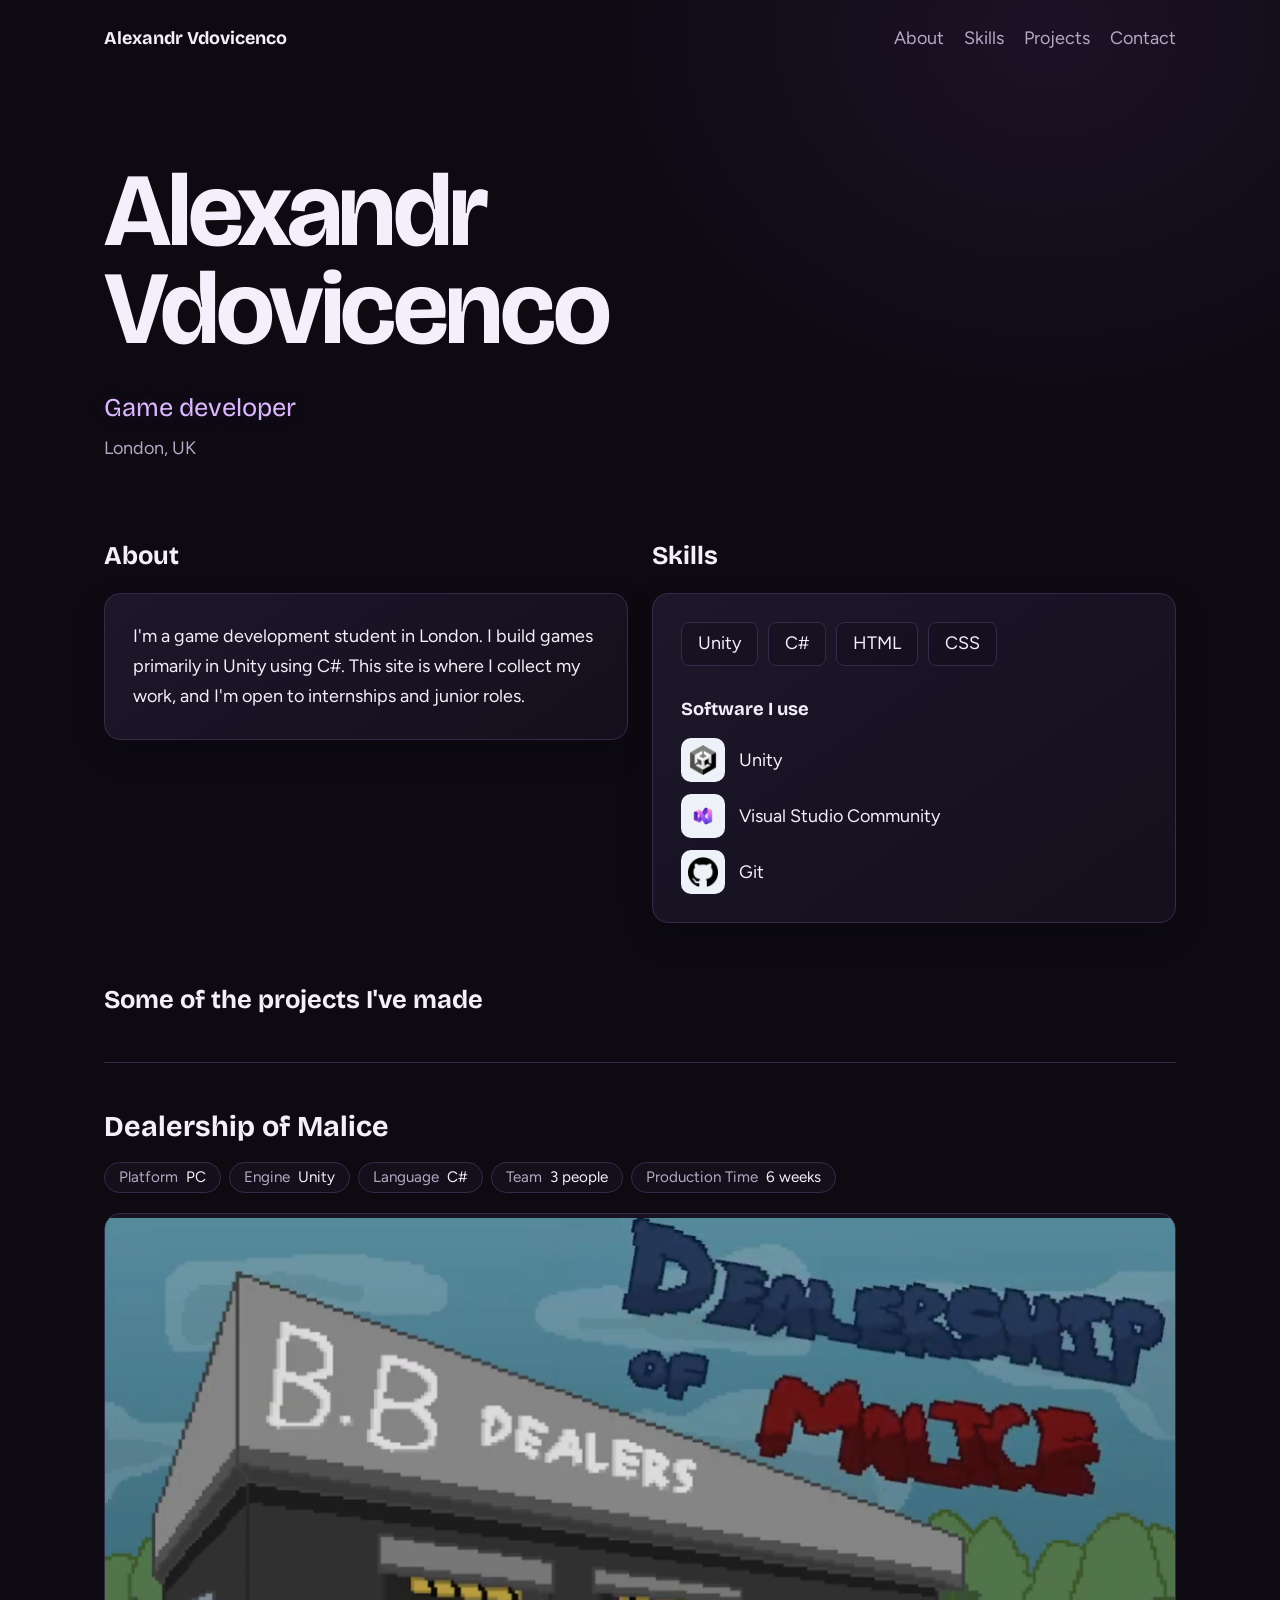
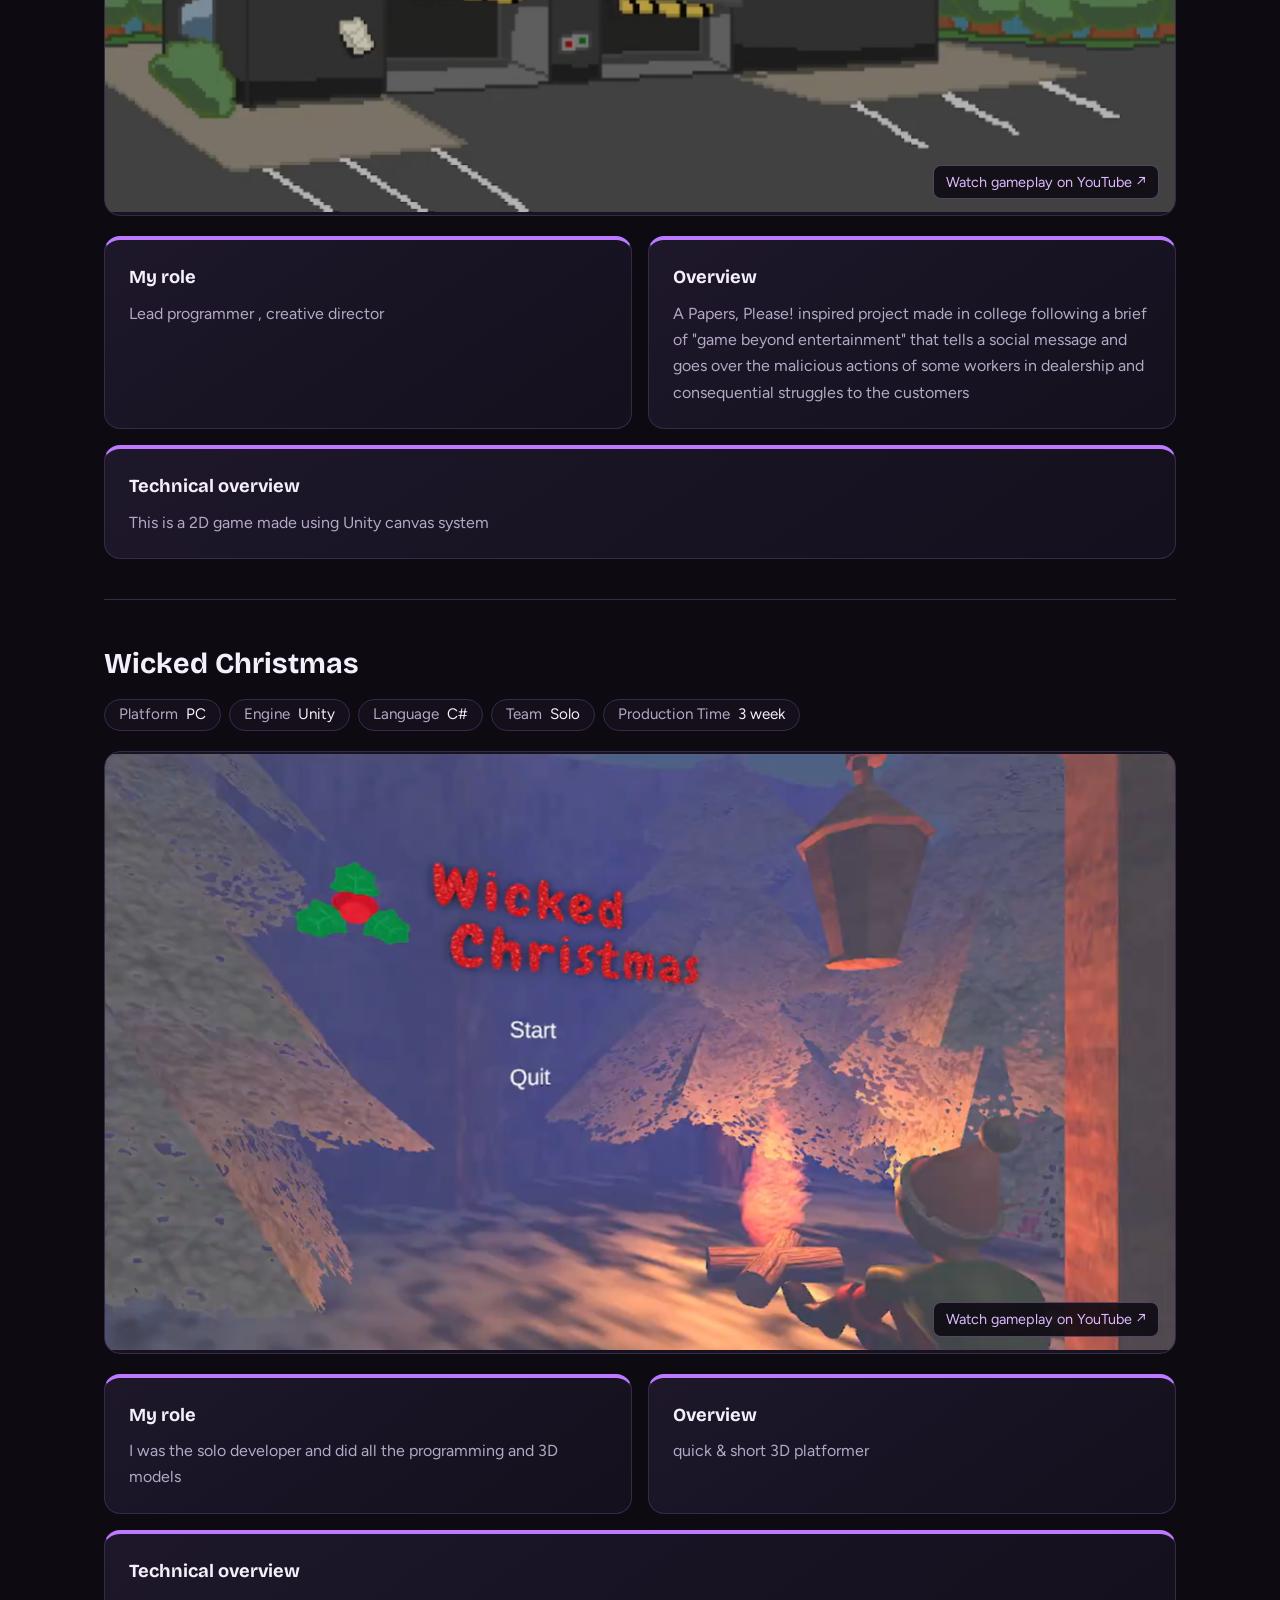
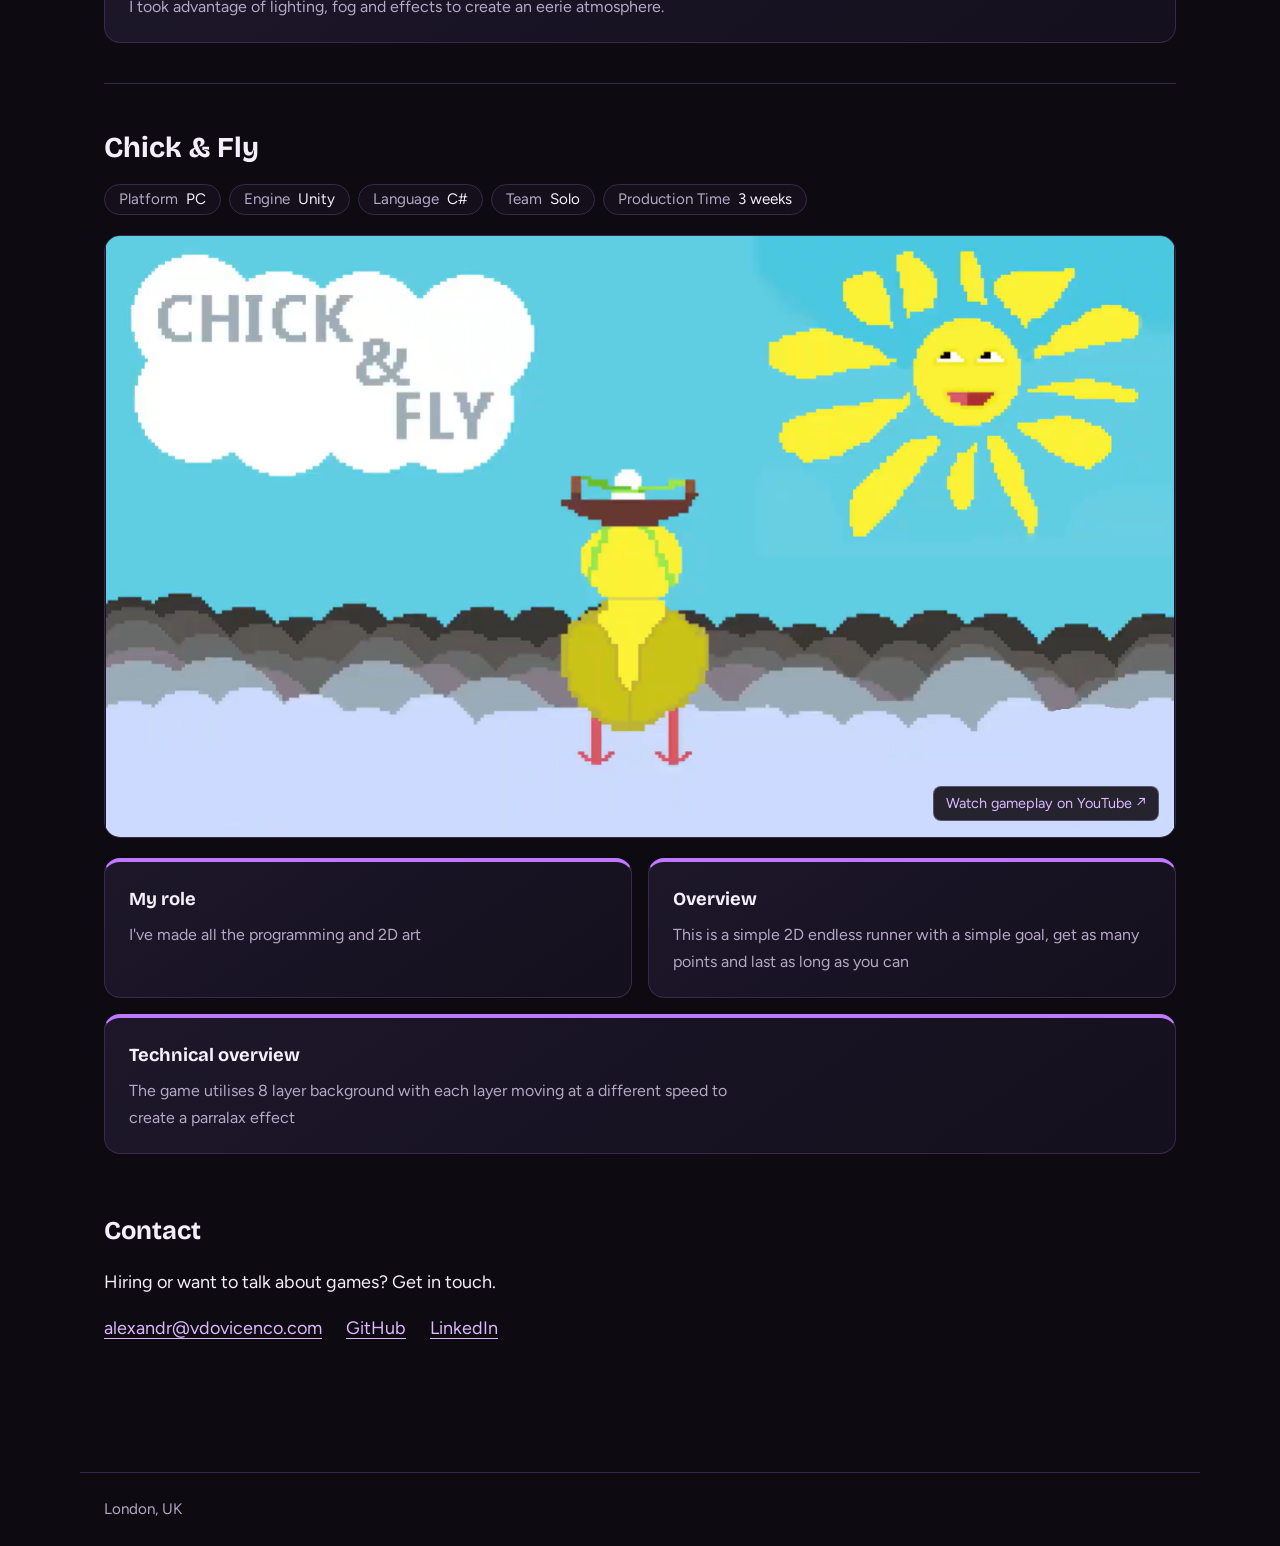
==== commit b7509280: "fixing the image for dmalice" ====
--- a/index.html
+++ b/index.html
@@ -102,7 +102,7 @@
           <a class="video-link" href="https://www.youtube.com"
              target="_blank" rel="noopener noreferrer"
              aria-label="Watch Dealership of Malice gameplay on YouTube">
-            <img src="DmaliceBG.png" alt="Gameplay screenshot from Dealership of Malice">
+            <img src="DealershipOfMaliceBG.png" alt="Gameplay screenshot from Dealership of Malice">
             <span class="video-link-label">Watch gameplay on YouTube ↗</span>
           </a>
         </div>
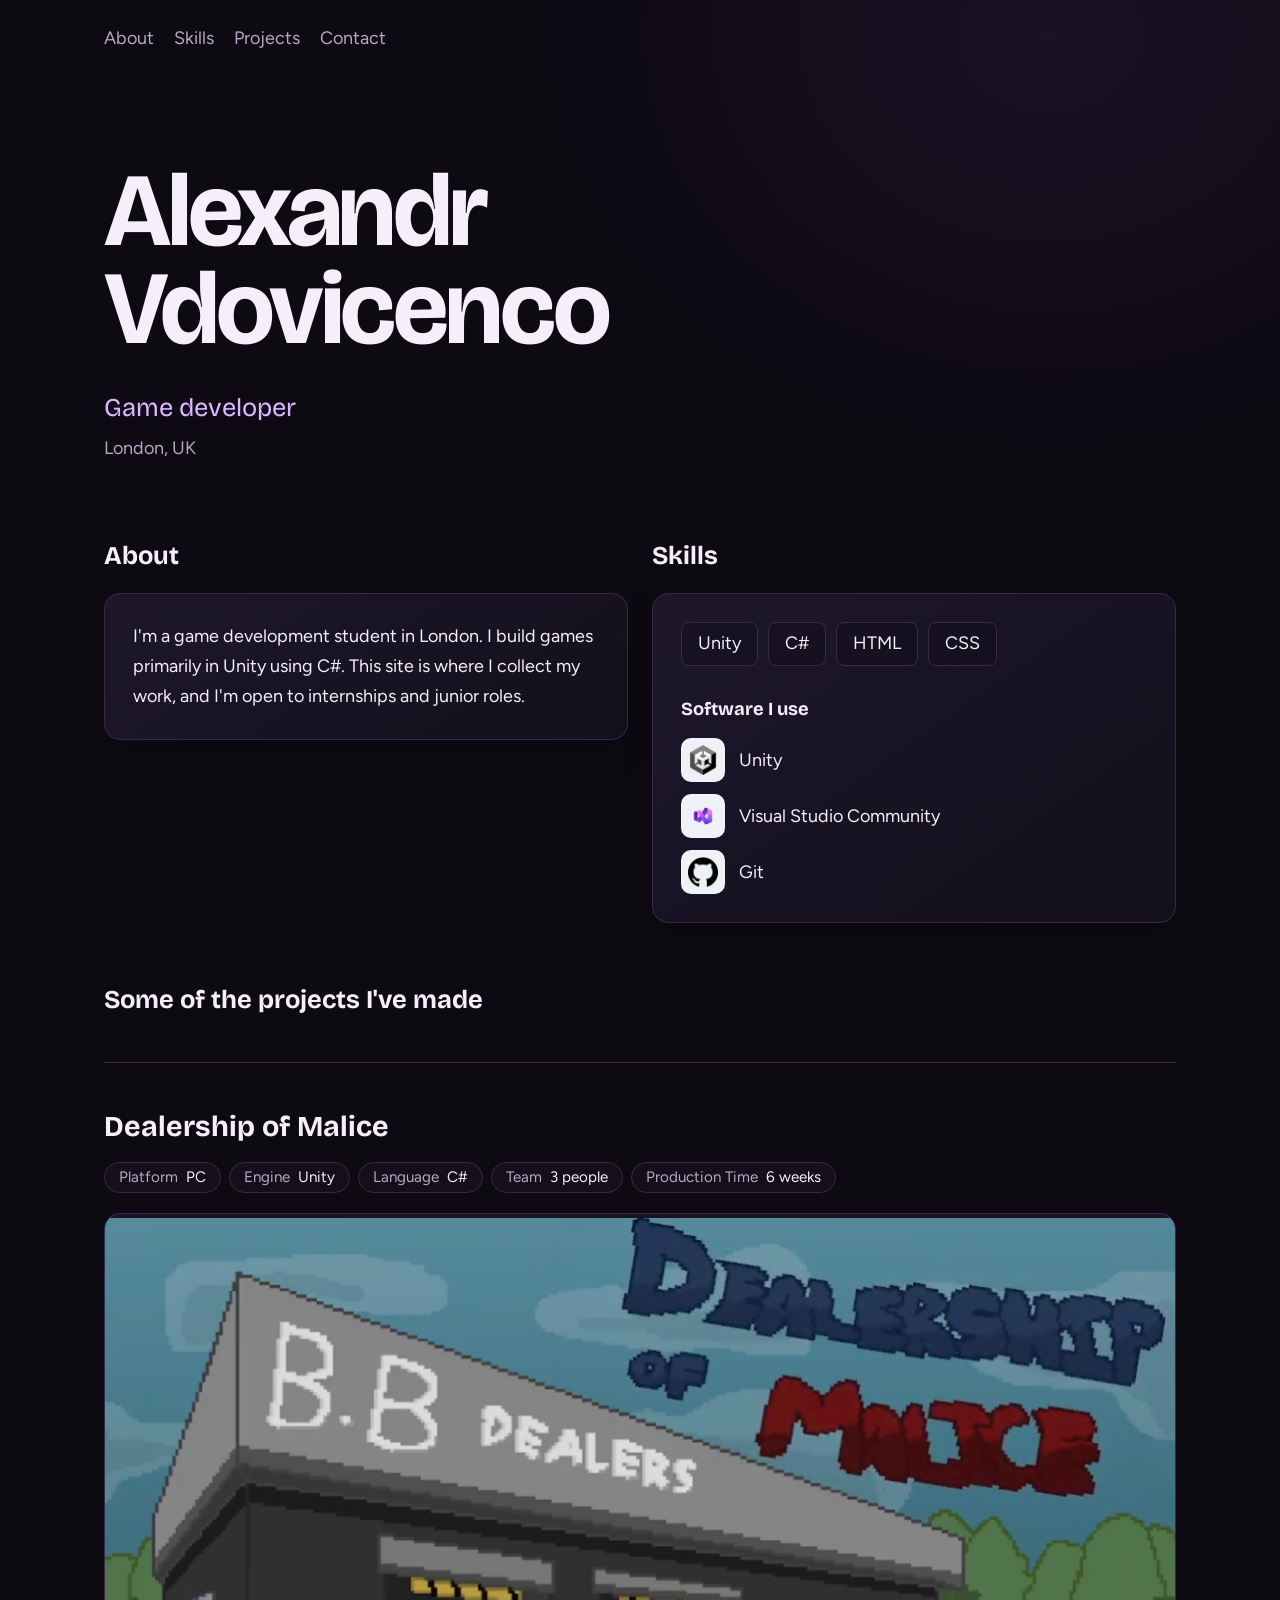
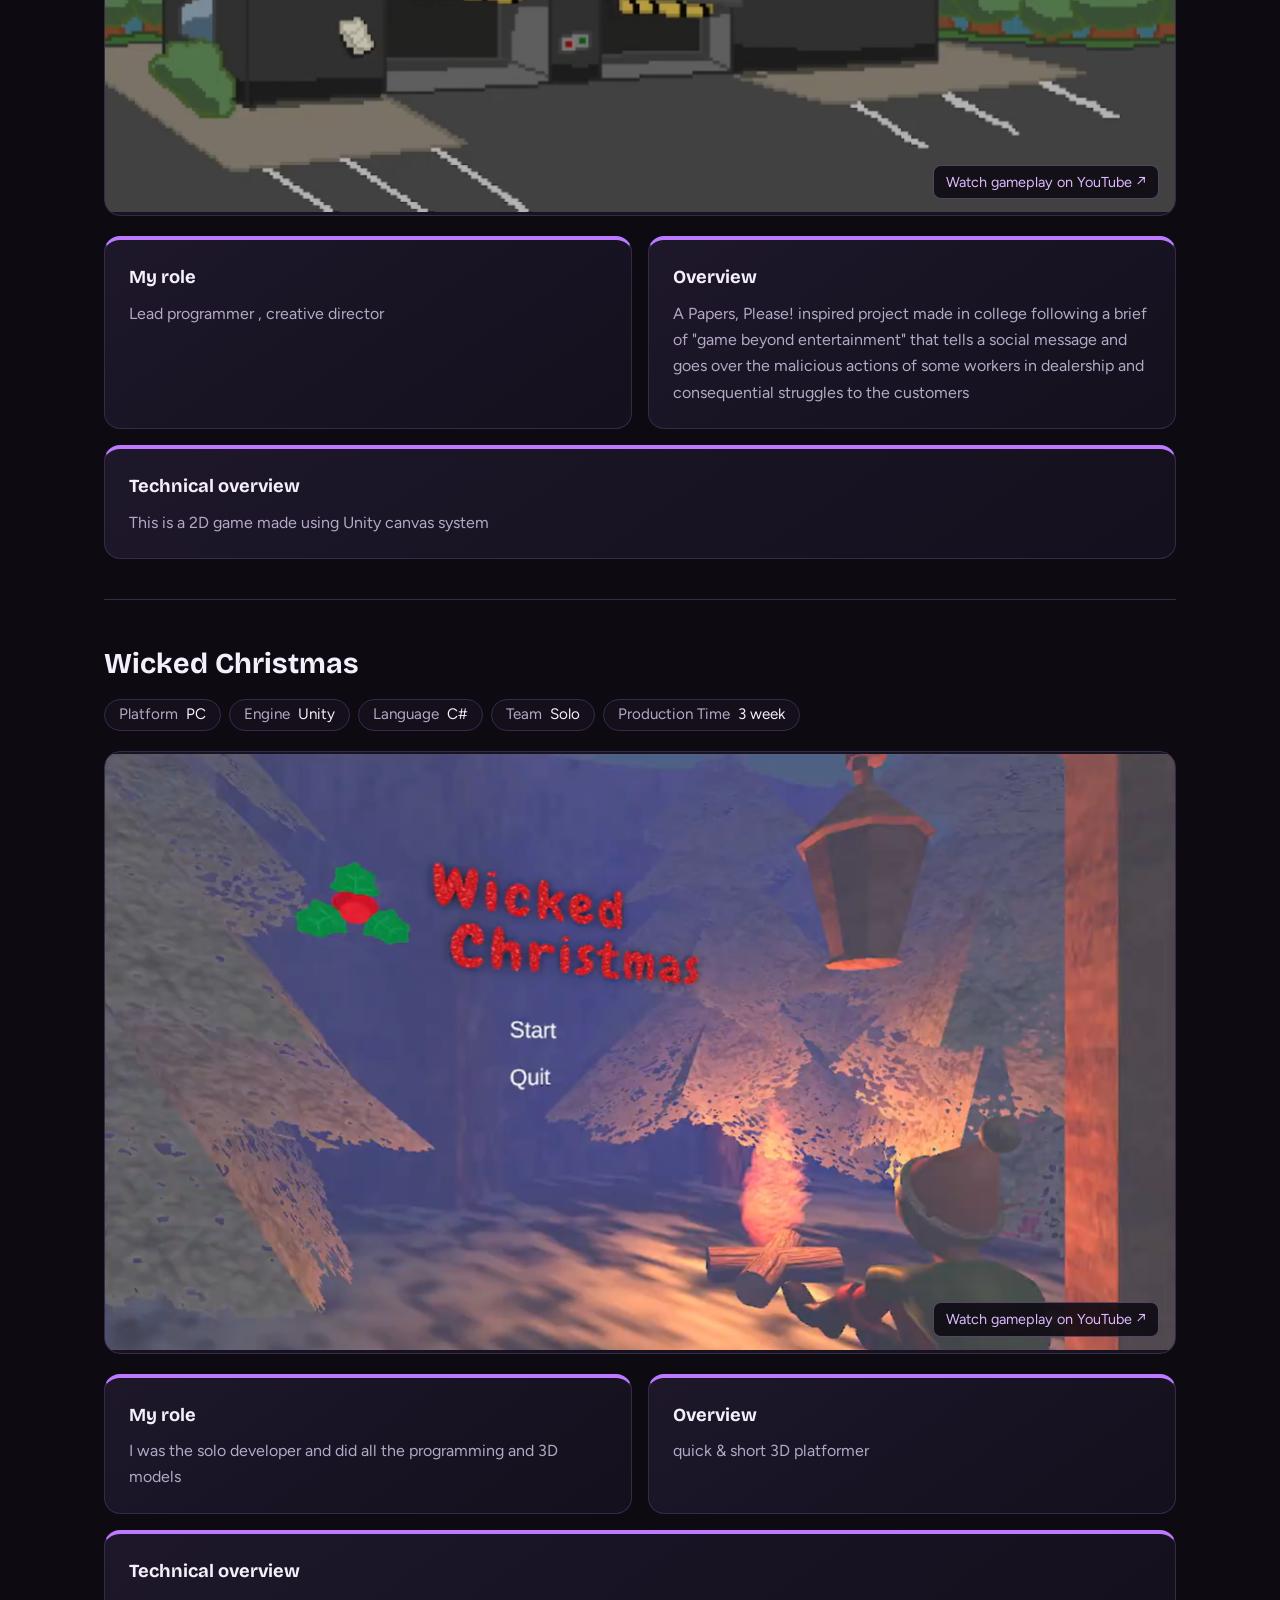
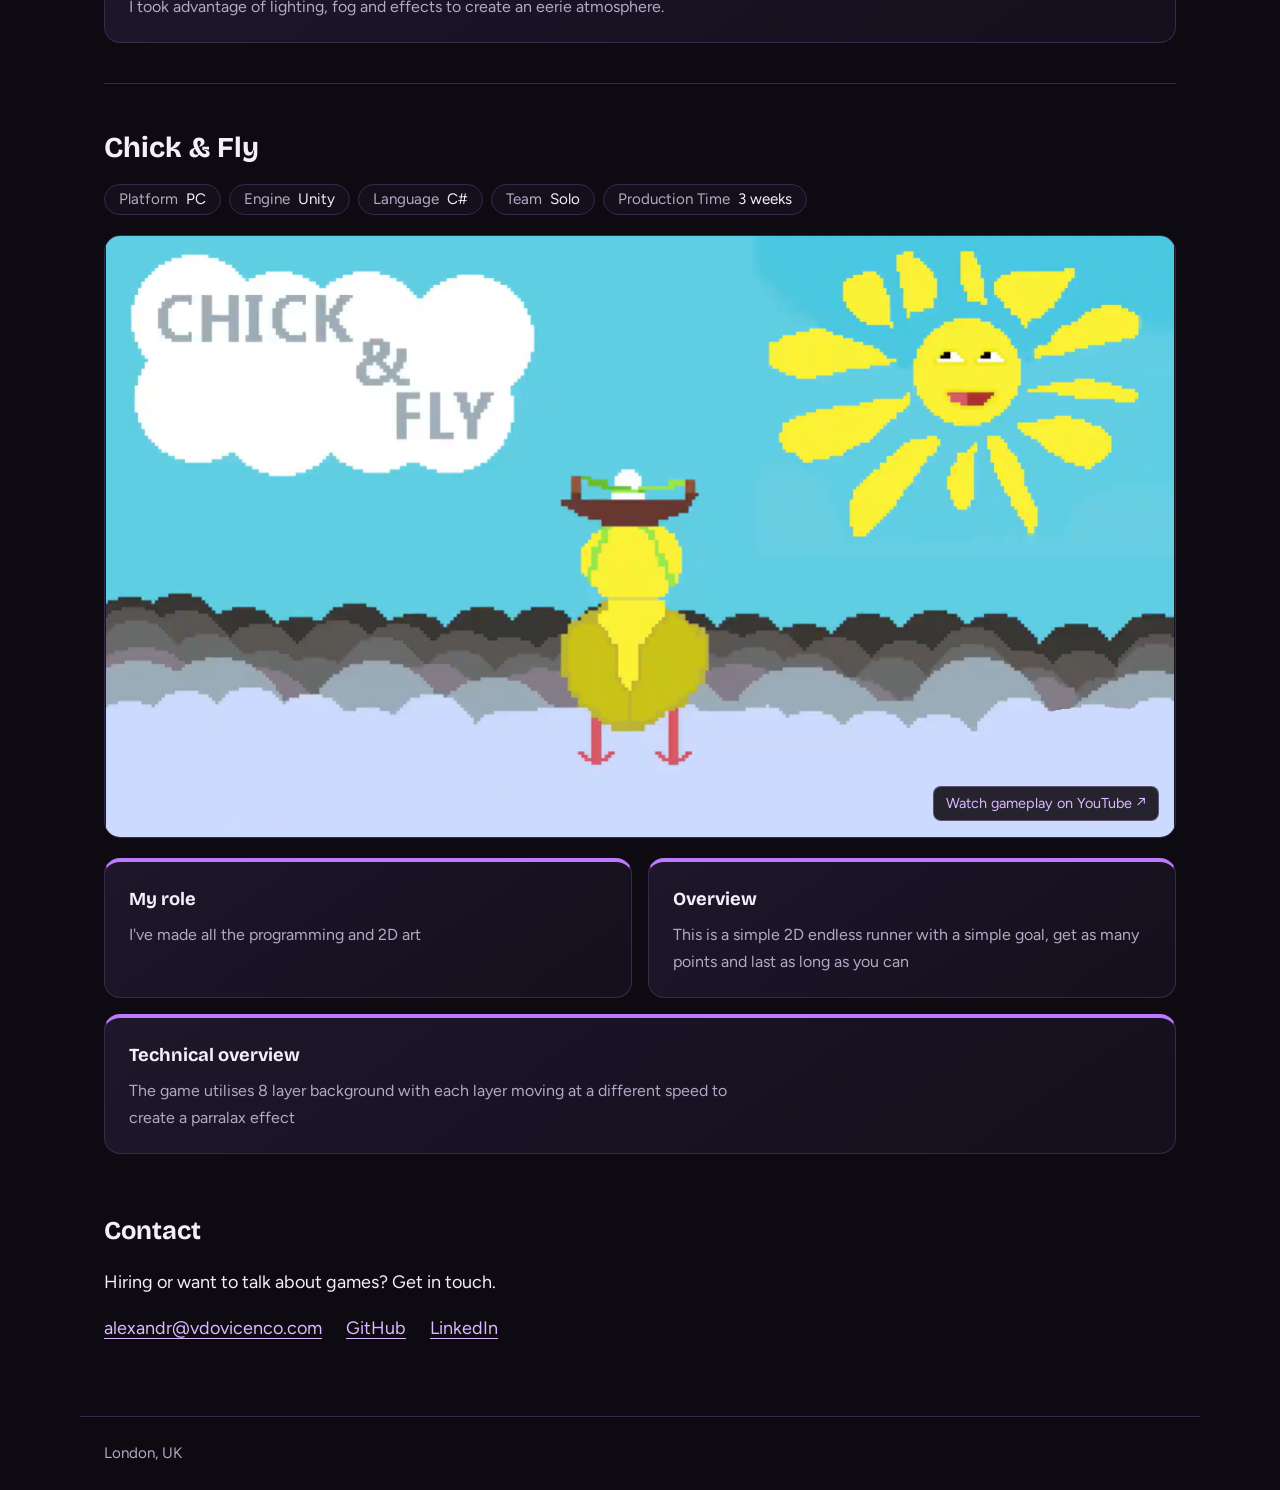
==== commit b961cafb: "Removed ASCII art" ====
--- a/index.html
+++ b/index.html
@@ -1,8 +1,7 @@
 <!DOCTYPE html>
 <html lang="en">
 <head>
-  <script type="module"
-  src="https://www.ascii-magic.com/ascii/ascii.js"></script>
+  
   <meta charset="utf-8">
   <meta name="viewport" content="width=device-width, initial-scale=1">
   <title>Alexandr Vdovicenco | Game Developer</title>
@@ -23,7 +22,7 @@
 <body>
 
   <header class="top">
-    <a class="logo" href="#top">Alexandr Vdovicenco</a>
+    <!-- <a class="logo" href="#top">Alexandr Vdovicenco</a> -->
     <nav>
       <a href="#about">About</a>
       <a href="#skills">Skills</a>
@@ -203,13 +202,6 @@
         <li><a href="https://www.linkedin.com/in/alexandr-vdovicenco-900b4638b/">LinkedIn</a></li>
       </ul>
     </section>
-      <section class="ascii-footer-art">
-      <ascii-art
-          piece="lunar-base"
-          look="ascii"
-          aria-label="Animated ASCII lunar base">
-      </ascii-art>
-    </section>
   </main>
 
   <footer>
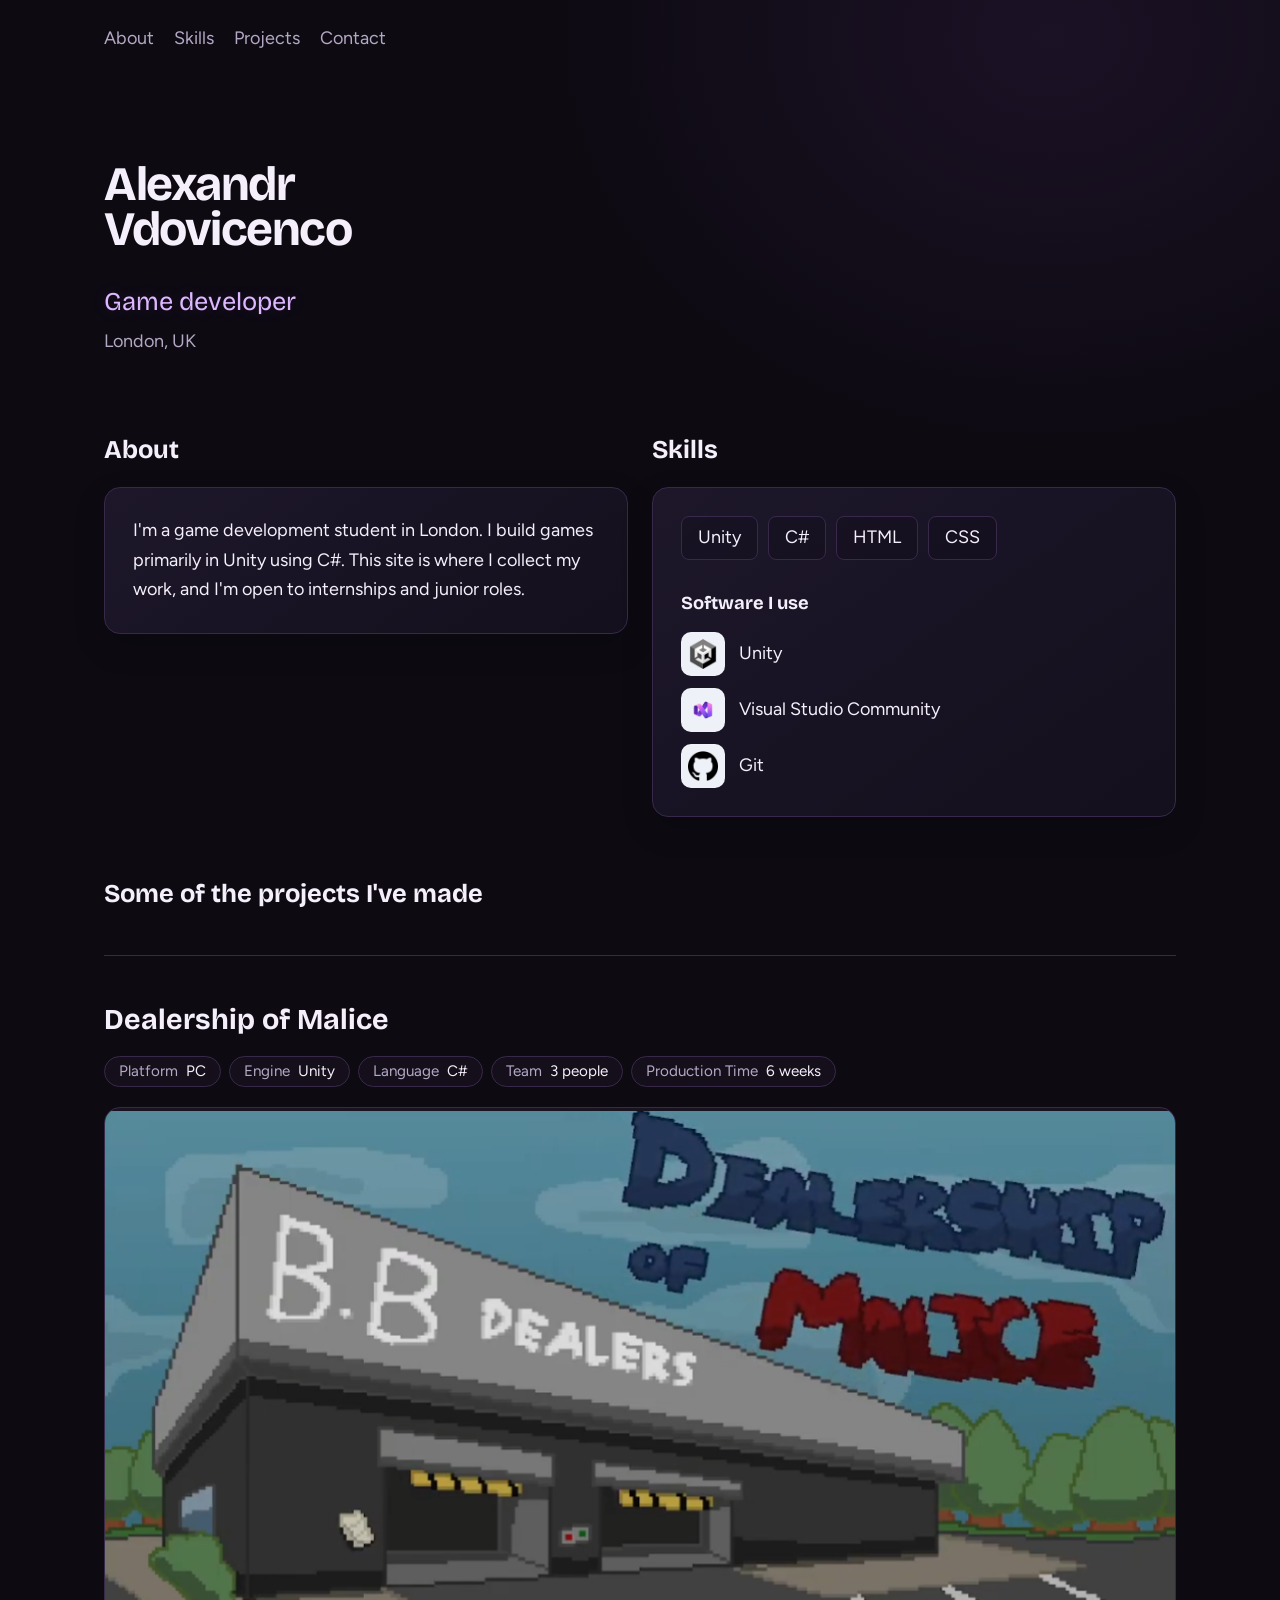
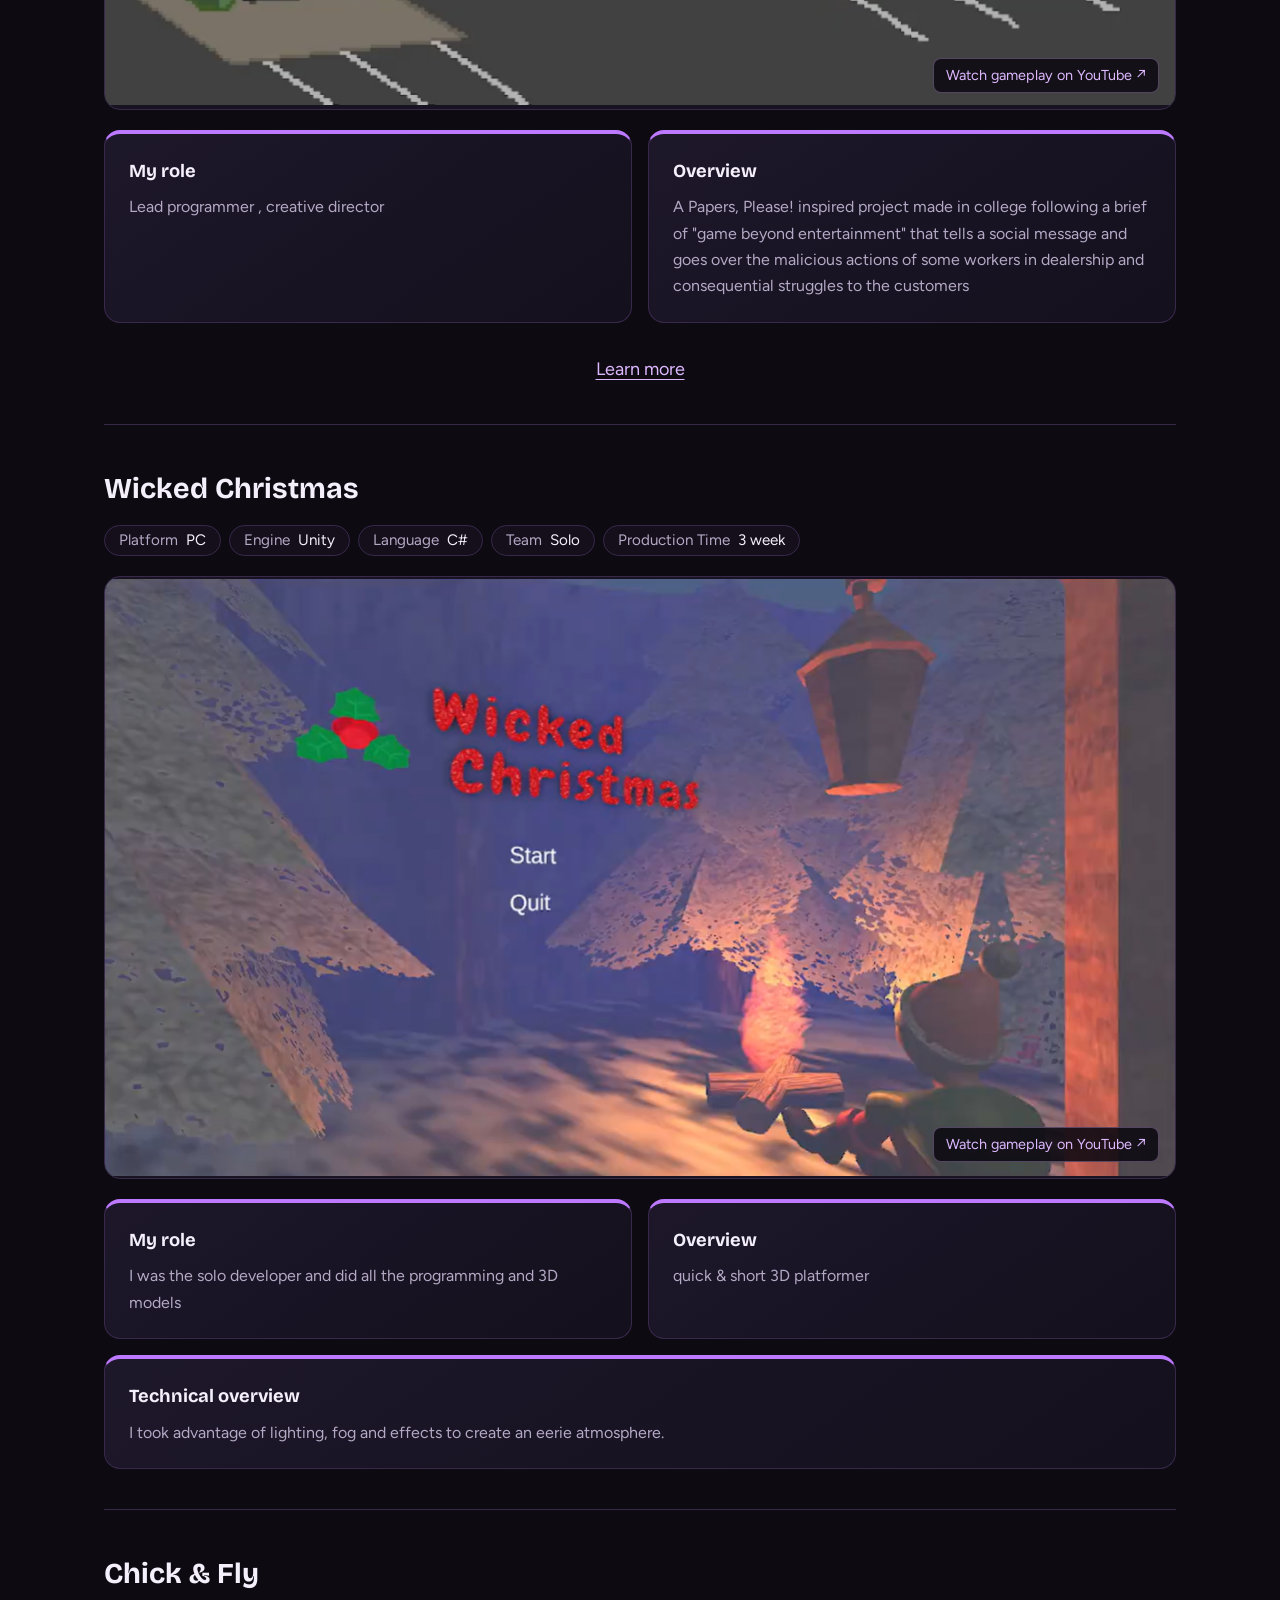
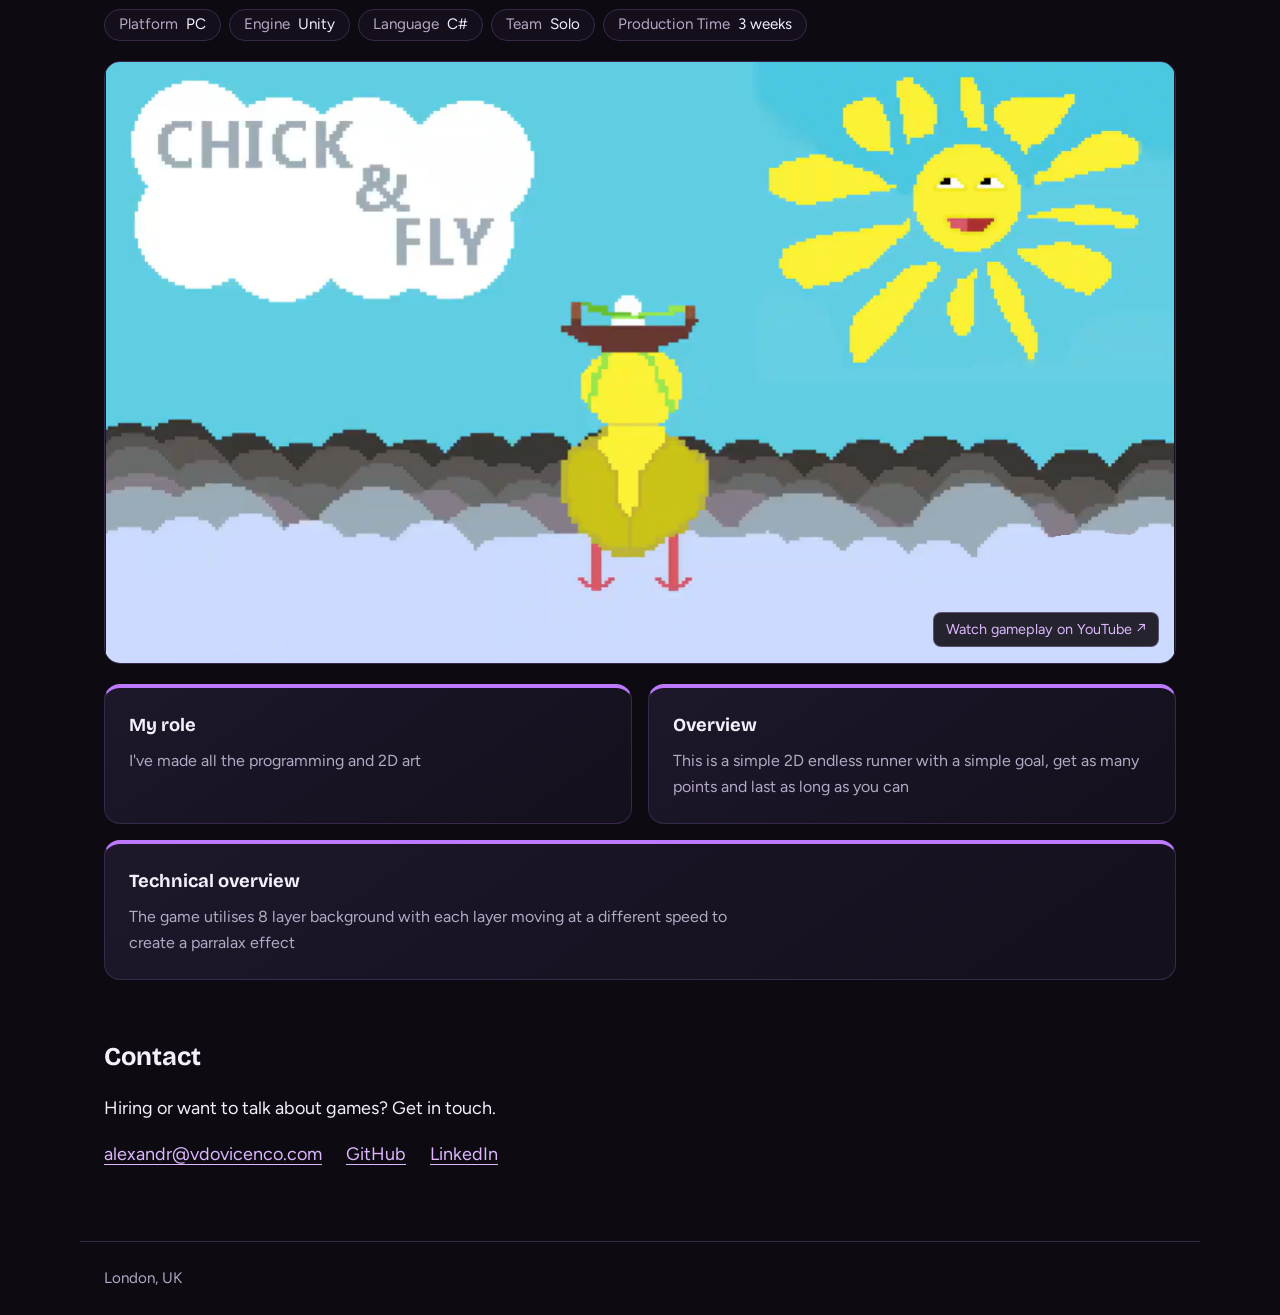
==== commit 8e828992: "working on adding separate page for each project" ====
--- a/index.html
+++ b/index.html
@@ -84,42 +84,51 @@
 
       <!-- Project 1 -->
       <article class="project">
-        <h3>Dealership of Malice</h3>
-
-        <!-- Tags: change the words, or copy an <li> line to add more (for example Engine raylib, Language C++) -->
-        <ul class="meta">
-            <li><span>Platform</span> PC</li>
-            <li><span>Engine</span> Unity</li>
-            <li><span>Language</span> C#</li>
-            <li><span>Team</span> 3 people</li>
-            <li><span>Production Time</span> 6 weeks</li>
-        </ul>
-
-        <!-- Thumbnail image: keep the image file next to index.html.
-             Replace the YouTube video ID below with the ID from your own video URL. -->
-        <div class="video">
-          <a class="video-link" href="https://www.youtube.com"
-             target="_blank" rel="noopener noreferrer"
-             aria-label="Watch Dealership of Malice gameplay on YouTube">
-            <img src="DealershipOfMaliceBG.png" alt="Gameplay screenshot from Dealership of Malice">
-            <span class="video-link-label">Watch gameplay on YouTube ↗</span>
-          </a>
-        </div>
-
-        <div class="info">
-          <div class="box">
-            <h4>My role</h4>
-            <p>Lead programmer , creative director</p>
-          </div>
-          <div class="box">
-            <h4>Overview</h4>
-            <p>A Papers, Please! inspired project made in college following a brief of "game beyond entertainment" that tells a social message and goes over the malicious actions of some workers in dealership and consequential struggles to the customers  </p>
-          </div>
-          <div class="box box--technical"> 
-            <h4>Technical overview</h4>
-            <p>This is a 2D game made using Unity canvas system</p>
-          </div>
-        </div>
+          <h3>Dealership of Malice</h3>
+
+          <!-- Tags: change the words, or copy an <li> line to add more (for example Engine raylib, Language C++) -->
+          <ul class="meta">
+              <li><span>Platform</span> PC</li>
+              <li><span>Engine</span> Unity</li>
+              <li><span>Language</span> C#</li>
+              <li><span>Team</span> 3 people</li>
+              <li><span>Production Time</span> 6 weeks</li>
+          </ul>
+
+          <!-- Thumbnail image: keep the image file next to index.html.
+         Replace the YouTube video ID below with the ID from your own video URL. -->
+          <div class="video">
+              <a class="video-link" href="https://www.youtube.com"
+                 target="_blank" rel="noopener noreferrer"
+                 aria-label="Watch Dealership of Malice gameplay on YouTube">
+                  <img src="DealershipOfMaliceBG.png" alt="Gameplay screenshot from Dealership of Malice">
+                  <span class="video-link-label">Watch gameplay on YouTube ↗</span>
+              </a>
+          </div>
+
+          <div class="info">
+              <div class="box">
+                  <h4>My role</h4>
+                  <p>Lead programmer , creative director</p>
+              </div>
+              <div class="box">
+                  <h4>Overview</h4>
+                  <p>A Papers, Please! inspired project made in college following a brief of "game beyond entertainment" that tells a social message and goes over the malicious actions of some workers in dealership and consequential struggles to the customers  </p>
+              </div>
+              <!--
+        <div class="box box--technical">
+          <h4>Technical overview</h4>
+          <p>This is a 2D game made using Unity canvas system</p>
+        </div>
+              -->
+          </div>
+
+          <center>
+              <div style="margin-top:32px;">
+                  <a href="project1.html" class="button">Learn more</a>
+              </div>
+          </center>
+
       </article>
 
       <!-- Project 2 -->
--- a/style.css
+++ b/style.css
@@ -154,7 +154,7 @@
 .hero h1 {
   font-family: var(--font-heading);
   font-weight: 700;
-  font-size: clamp(3rem, 11vw, 6.5rem);
+  font-size: clamp(1.5rem, 5.5vw, 3rem); /* original to use if looks wrong clamp(3rem, 11vw, 6.5rem);*/
   line-height: 0.95;
   letter-spacing: -0.03em;
   margin: 0 0 28px;
@@ -409,21 +409,4 @@
     animation-duration: 0.01ms !important;
     animation-iteration-count: 1 !important;
   }
-    /* Animated ASCII footer */
-  .ascii-footer-art {
-      display: flex;
-      justify-content: center;
-      width: 100%;
-      padding: 40px 0 20px;
-      overflow: hidden;
-  }
-  
-  .ascii-footer-art ascii-art {
-      display: block;
-      width: 100%;
-      max-width: 100%;
-  
-      /* Automatically scale to available screen width */
-      --ascii-size: clamp(1px, calc(1.6611vw - 0.8px), 17.8px) !important;
-  }
-}
+}
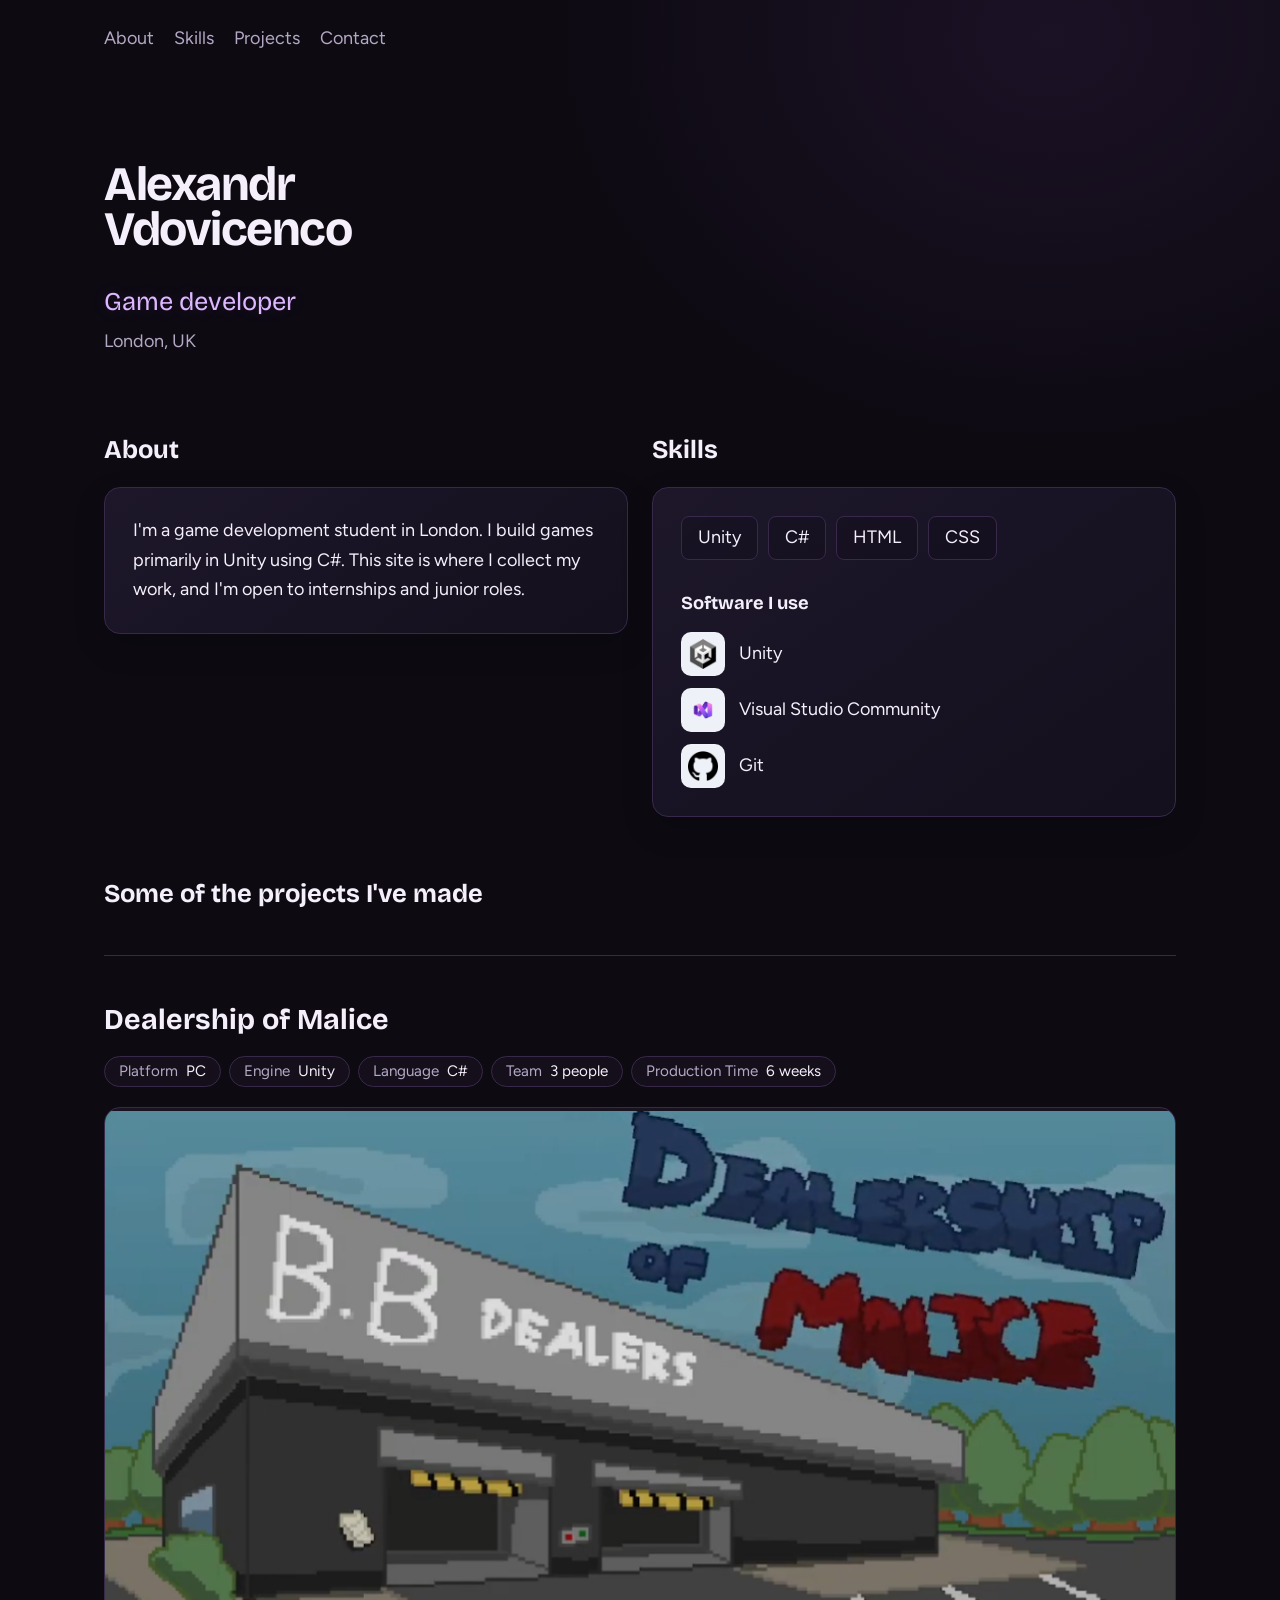
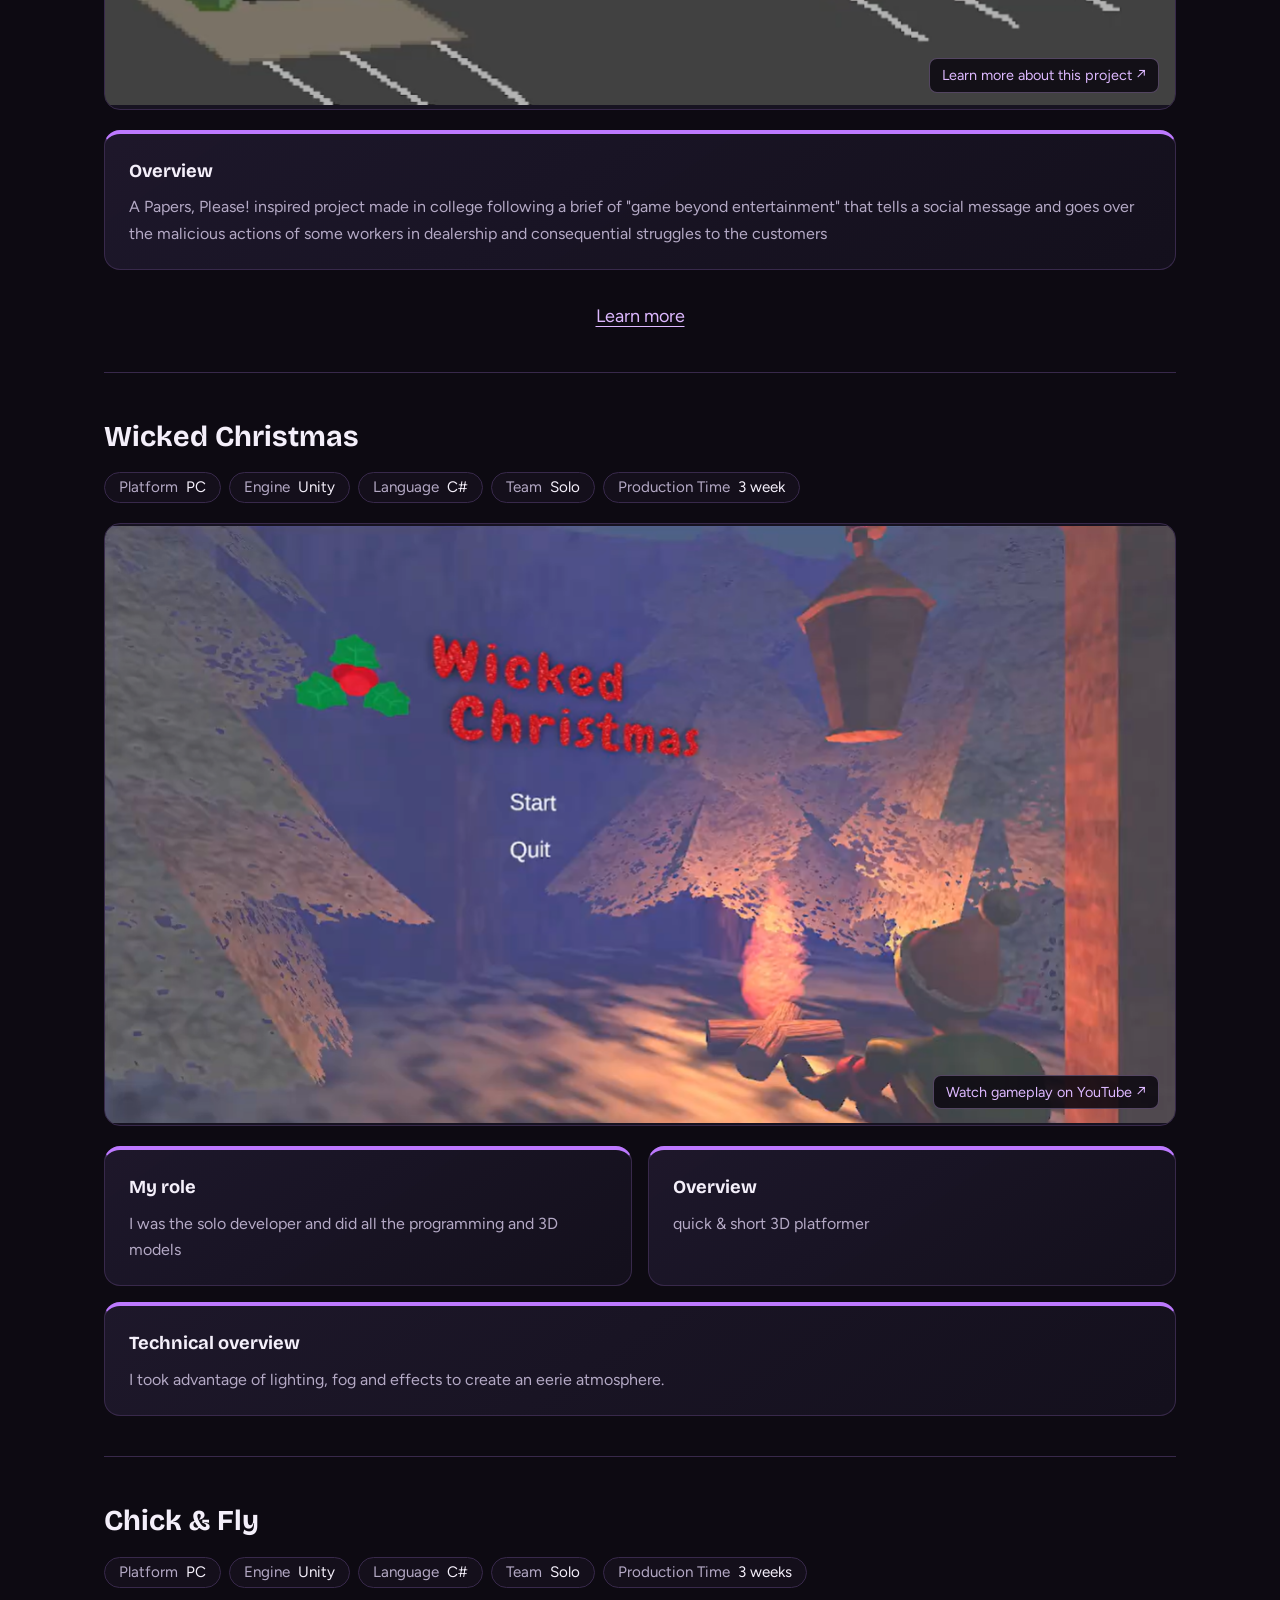
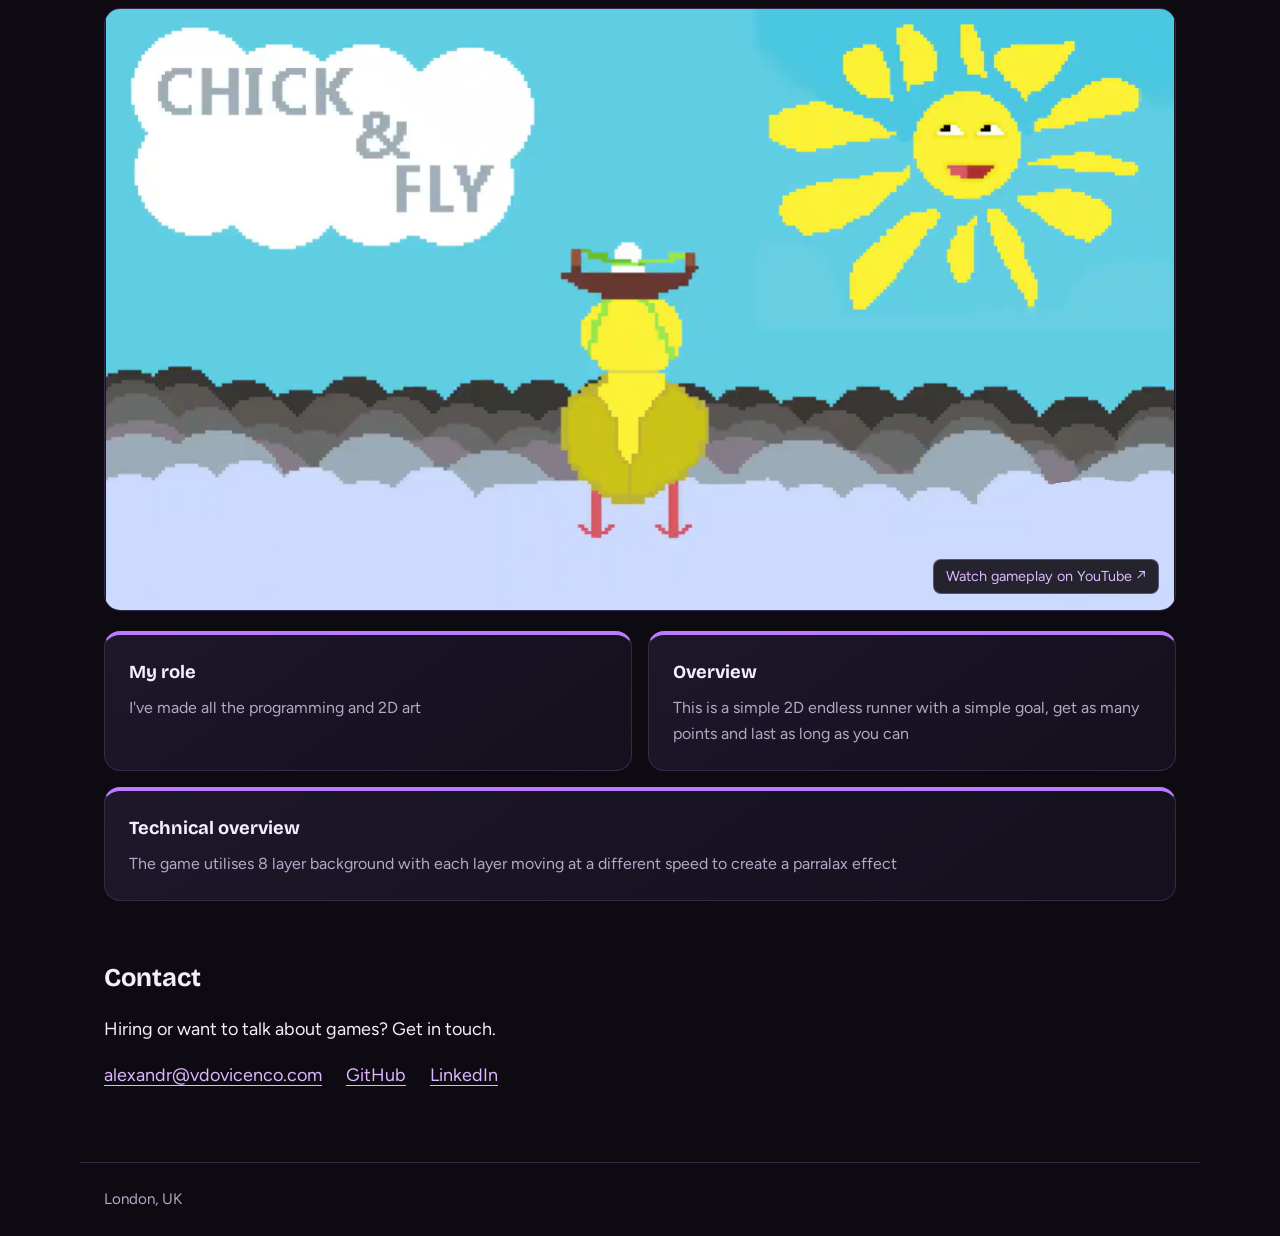
==== commit 0d63539a: "working on adding project 1 page, mostly only the information itself remaining" ====
--- a/index.html
+++ b/index.html
@@ -98,19 +98,15 @@
           <!-- Thumbnail image: keep the image file next to index.html.
          Replace the YouTube video ID below with the ID from your own video URL. -->
           <div class="video">
-              <a class="video-link" href="https://www.youtube.com"
+              <a class="video-link" href="project1.html"
                  target="_blank" rel="noopener noreferrer"
                  aria-label="Watch Dealership of Malice gameplay on YouTube">
                   <img src="DealershipOfMaliceBG.png" alt="Gameplay screenshot from Dealership of Malice">
-                  <span class="video-link-label">Watch gameplay on YouTube ↗</span>
+                  <span class="video-link-label">Learn more about this project ↗</span>
               </a>
           </div>
 
-          <div class="info">
-              <div class="box">
-                  <h4>My role</h4>
-                  <p>Lead programmer , creative director</p>
-              </div>
+          
               <div class="box">
                   <h4>Overview</h4>
                   <p>A Papers, Please! inspired project made in college following a brief of "game beyond entertainment" that tells a social message and goes over the malicious actions of some workers in dealership and consequential struggles to the customers  </p>
@@ -121,8 +117,6 @@
           <p>This is a 2D game made using Unity canvas system</p>
         </div>
               -->
-          </div>
-
           <center>
               <div style="margin-top:32px;">
                   <a href="project1.html" class="button">Learn more</a>
--- a/style.css
+++ b/style.css
@@ -105,7 +105,10 @@
 
 section { padding: 56px 0 0; }
 
-p { max-width: 60ch; margin: 0 0 1rem; }
+p {
+    max-width: none !important; /* was max-width: 60ch; change back if breaking */
+    margin: 0 0 1rem;
+}
 
 h2 {
   font-family: var(--font-heading);
